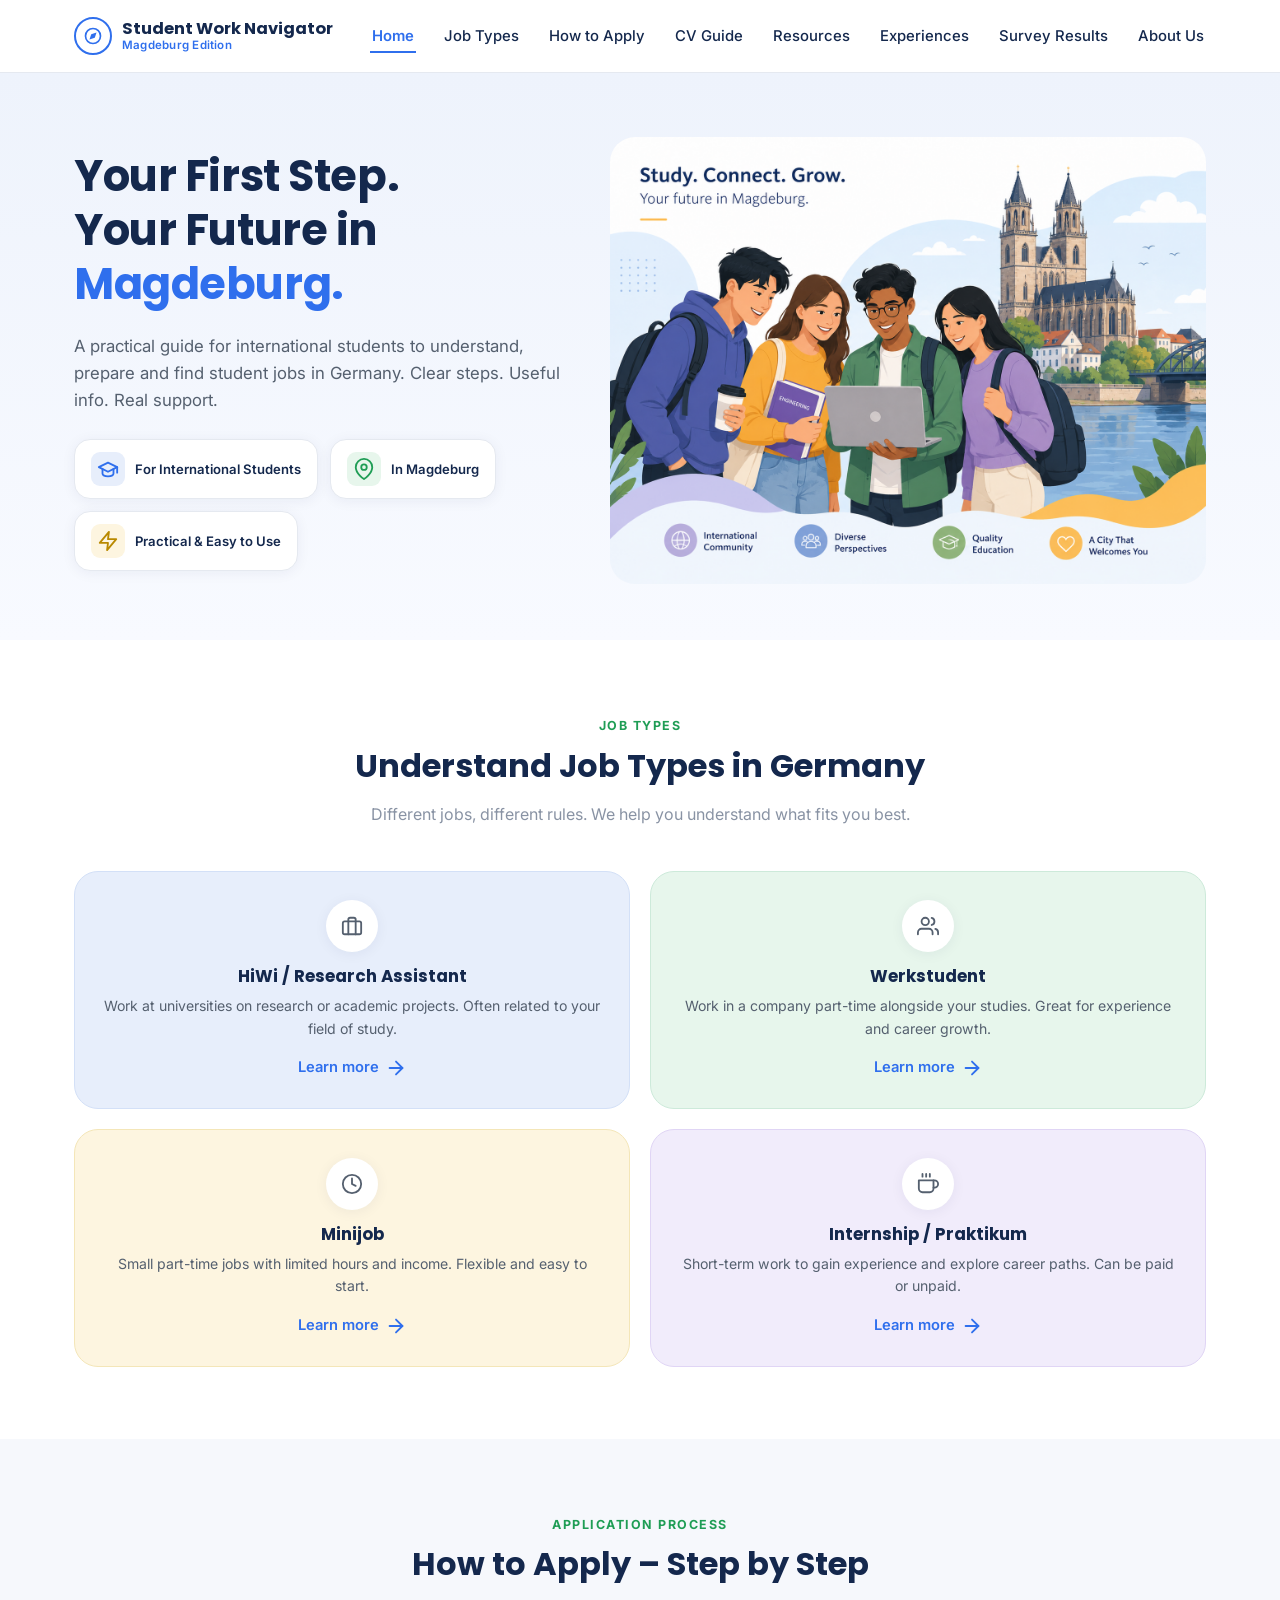
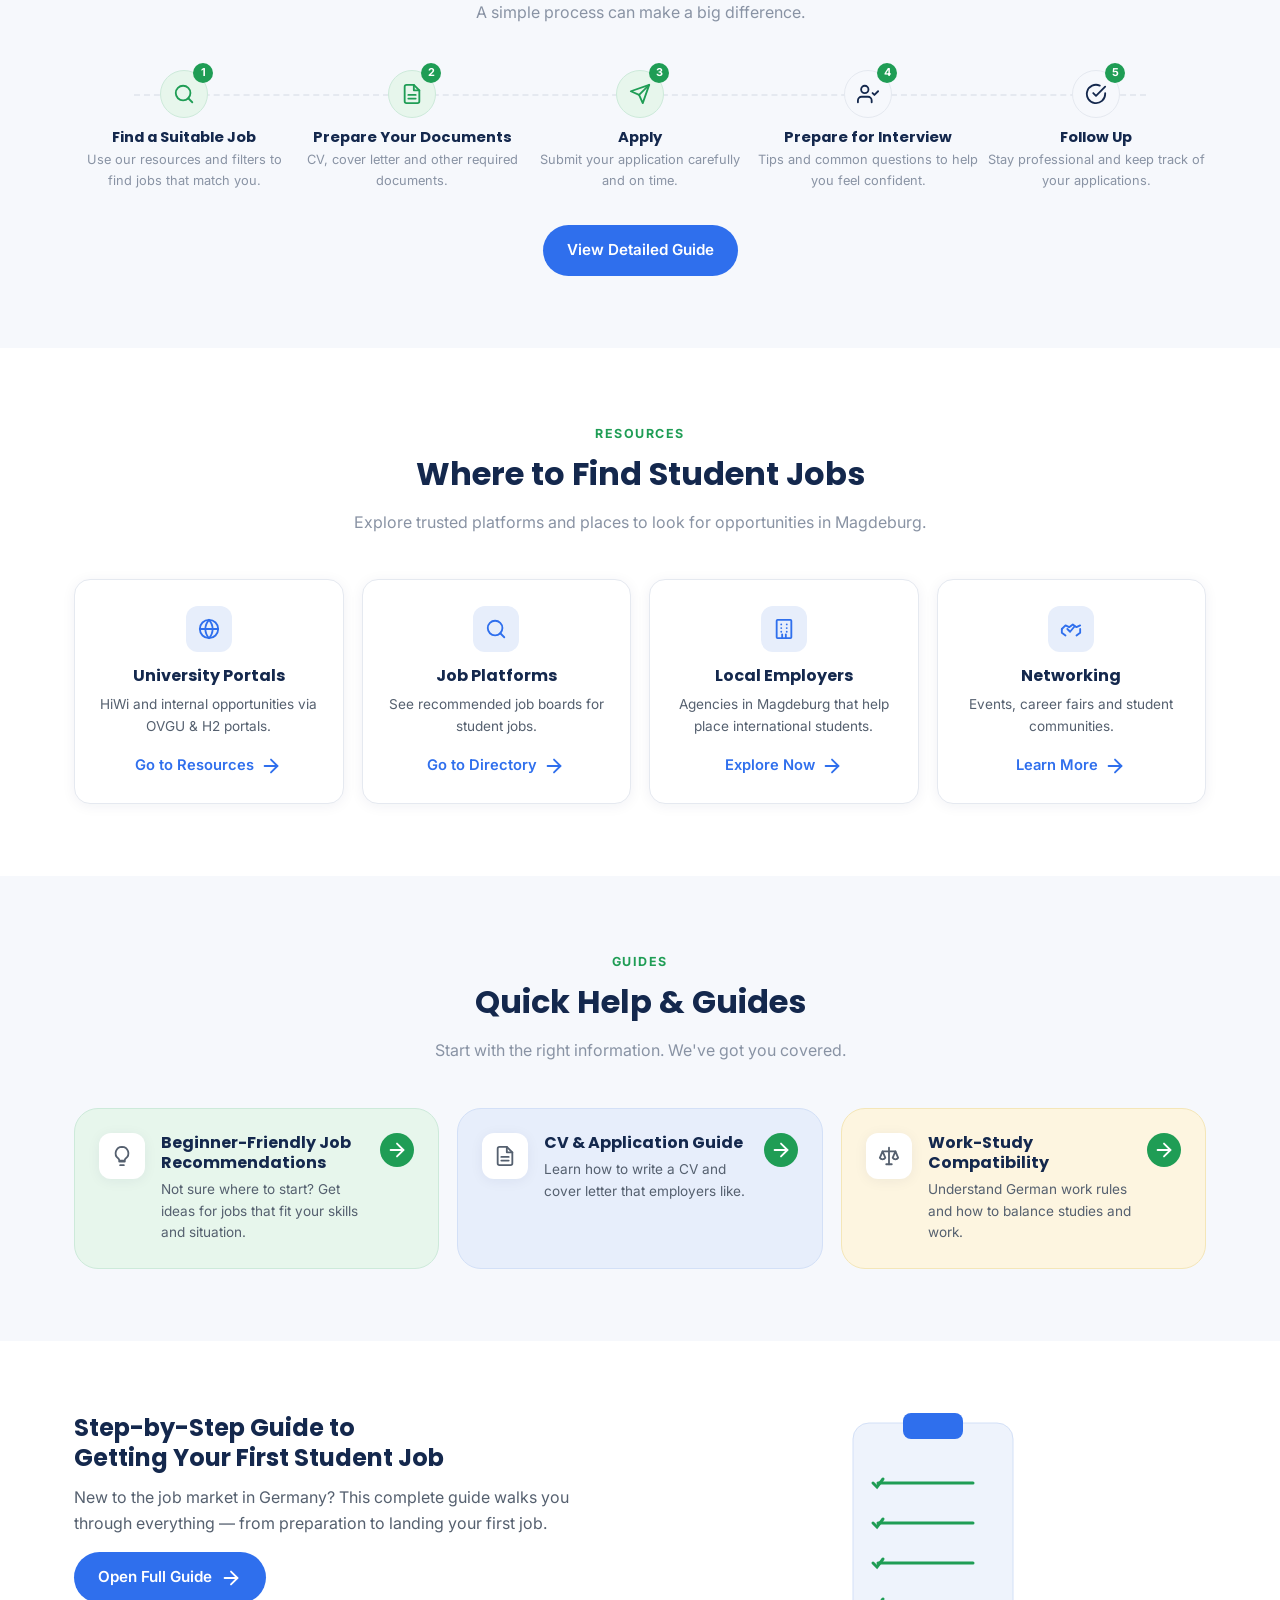
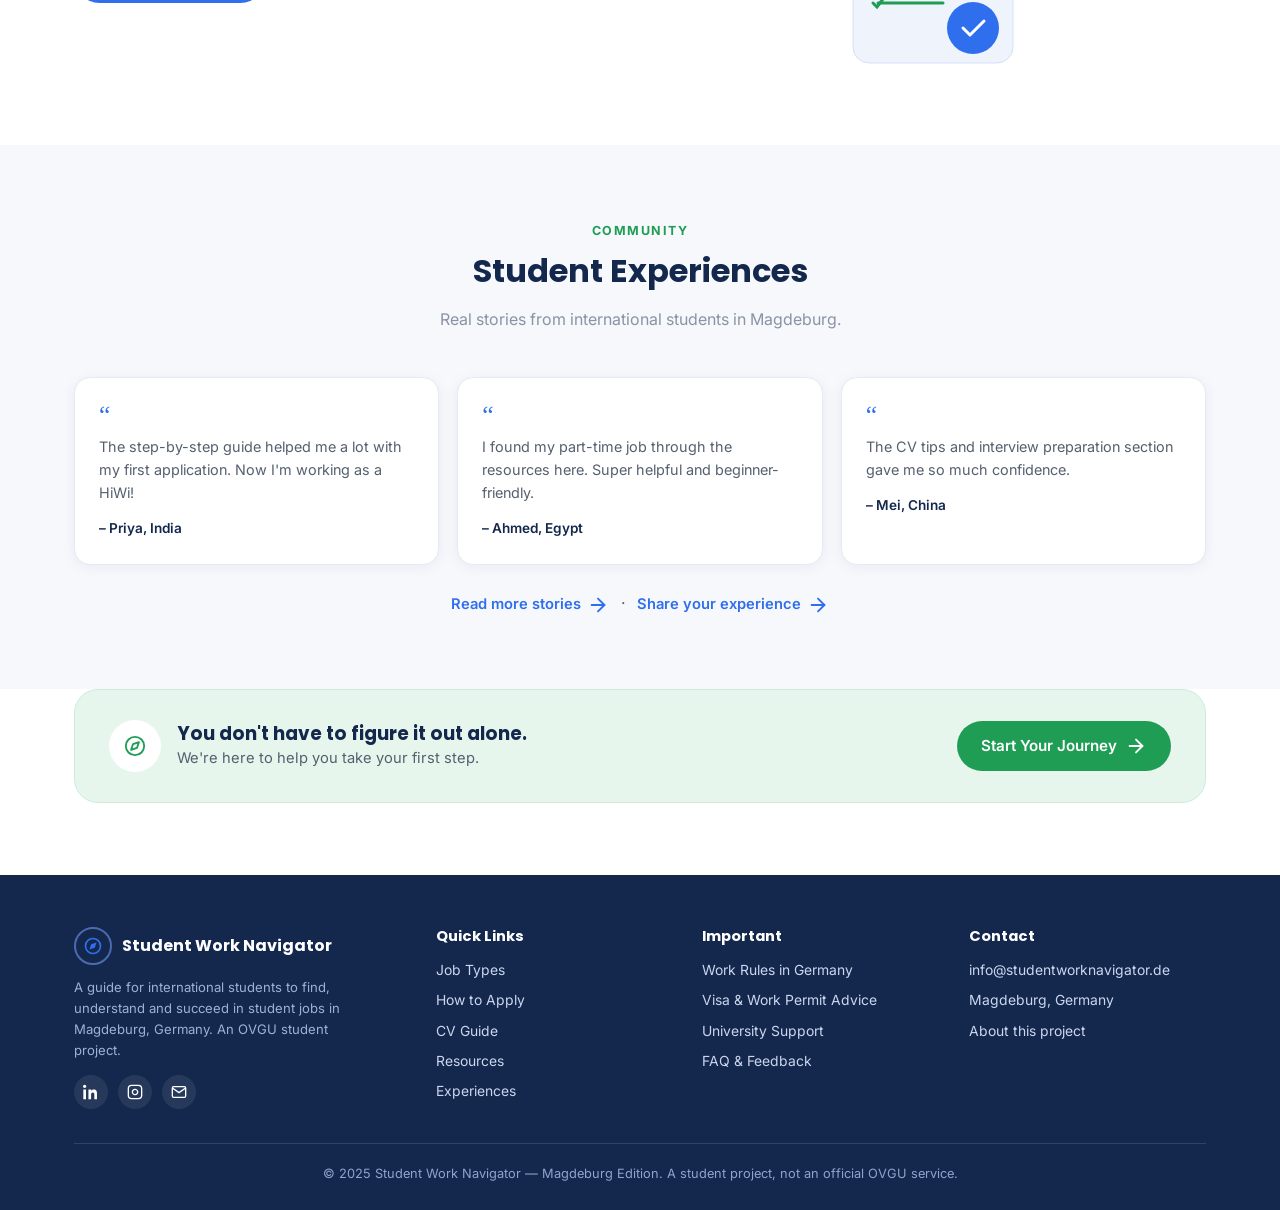
==== index.html @ 71a01923 "Initial commit" ====
<!DOCTYPE html>
<html lang="en">
<head>
  <meta charset="UTF-8">
  <meta name="viewport" content="width=device-width, initial-scale=1.0">
  <title>Home | Student Work Navigator</title>
  <meta name="description" content="A practical guide for international students to find student jobs in Magdeburg, Germany.">
<link rel="preconnect" href="https://fonts.googleapis.com">
  <link rel="preconnect" href="https://fonts.gstatic.com" crossorigin>
  <link href="https://fonts.googleapis.com/css2?family=Poppins:wght@500;600;700&family=Inter:wght@400;500;600;700&display=swap" rel="stylesheet">
  <link rel="stylesheet" href="css/style.css">
  <link rel="icon" href="data:image/svg+xml,<svg xmlns=%22http://www.w3.org/2000/svg%22 viewBox=%220 0 24 24%22><circle cx=%2212%22 cy=%2212%22 r=%2211%22 fill=%22%232f6fed%22/><polygon points=%2216.2,7.8 14.1,14.1 7.8,16.2 9.9,9.9%22 fill=%22white%22/></svg>">

</head>
<body>
  <header class="site-header">
    <div class="container nav-inner">
      <a href="index.html" class="brand">
        <span class="brand-mark"><svg width="20" height="20" viewBox="0 0 24 24" fill="none" stroke="#2f6fed" stroke-width="2" stroke-linecap="round" stroke-linejoin="round"><circle cx="12" cy="12" r="9"></circle><polygon points="16.24 7.76 14.12 14.12 7.76 16.24 9.88 9.88 16.24 7.76" fill="#2f6fed" stroke="none"></polygon></svg></span>
        <span class="brand-text"><strong>Student Work Navigator</strong><span>Magdeburg Edition</span></span>
      </a>
      <nav>
        <ul class="nav-links">
        <li><a href="index.html" class="active">Home</a></li>
        <li><a href="job-types.html">Job Types</a></li>
        <li><a href="how-to-apply.html">How to Apply</a></li>
        <li><a href="cv-guide.html">CV Guide</a></li>
        <li><a href="resources.html">Resources</a></li>
        <li><a href="experiences.html">Experiences</a></li>
        <li><a href="survey-results.html">Survey Results</a></li>
        <li><a href="about.html">About Us</a></li>
        </ul>
      </nav>
      <button class="nav-toggle" aria-label="Toggle menu">
        <svg viewBox="0 0 24 24" fill="none" stroke="currentColor" stroke-width="2" stroke-linecap="round" stroke-linejoin="round"><line x1="3" y1="12" x2="21" y2="12"></line><line x1="3" y1="6" x2="21" y2="6"></line><line x1="3" y1="18" x2="21" y2="18"></line></svg>
      </button>
    </div>
  </header>

  <section class="hero">
    <div class="container hero-inner">
      <div>
        <h1>Your First Step.<br>Your Future in <span class="accent">Magdeburg.</span></h1>
        <p class="lead">A practical guide for international students to understand, prepare and find student jobs in Germany. Clear steps. Useful info. Real support.</p>
        <div class="hero-chips">
          <button class="chip" data-modal-open="modal-international">
            <span class="chip-icon blue"><svg width="22" height="22" viewBox="0 0 24 24" fill="none" stroke="currentColor" stroke-width="2" stroke-linecap="round" stroke-linejoin="round"><path d="M22 10L12 5 2 10l10 5 10-5z"></path><path d="M6 12v5c0 1.7 2.7 3 6 3s6-1.3 6-3v-5"></path><path d="M22 10v6"></path></svg></span> For International Students
          </button>
          <button class="chip" data-modal-open="modal-magdeburg">
            <span class="chip-icon green"><svg width="22" height="22" viewBox="0 0 24 24" fill="none" stroke="currentColor" stroke-width="2" stroke-linecap="round" stroke-linejoin="round"><path d="M21 10c0 7-9 13-9 13s-9-6-9-13a9 9 0 0 1 18 0z"></path><circle cx="12" cy="10" r="3"></circle></svg></span> In Magdeburg
          </button>
          <button class="chip" data-modal-open="modal-practical">
            <span class="chip-icon yellow"><svg width="22" height="22" viewBox="0 0 24 24" fill="none" stroke="currentColor" stroke-width="2" stroke-linecap="round" stroke-linejoin="round"><polygon points="13 2 3 14 12 14 11 22 21 10 12 10 13 2"></polygon></svg></span> Practical &amp; Easy to Use
          </button>
        </div>
      </div>
      <div class="hero-art">
<div class="hero-image">
<img src="images/2.png" alt="International students" class="hero-illustration">
  
</div>        

</div>
    </div>
  </section>

  <section class="section" id="job-types">
    <div class="container">
      <div class="section-head">
        <span class="kicker">Job Types</span>
        <h2>Understand Job Types in Germany</h2>
        <p>Different jobs, different rules. We help you understand what fits you best.</p>
      </div>
      <div class="card-grid-2">
        <div class="job-card blue">
          <div class="job-icon"><svg width="22" height="22" viewBox="0 0 24 24" fill="none" stroke="currentColor" stroke-width="2" stroke-linecap="round" stroke-linejoin="round"><rect x="2" y="7" width="20" height="14" rx="2" ry="2"></rect><path d="M16 21V5a2 2 0 0 0-2-2h-4a2 2 0 0 0-2 2v16"></path></svg></div>
          <h3>HiWi / Research Assistant</h3>
          <p>Work at universities on research or academic projects. Often related to your field of study.</p>
          <a class="link-arrow" href="job-types.html#hiwi">Learn more <svg width="22" height="22" viewBox="0 0 24 24" fill="none" stroke="currentColor" stroke-width="2" stroke-linecap="round" stroke-linejoin="round"><line x1="5" y1="12" x2="19" y2="12"></line><polyline points="12 5 19 12 12 19"></polyline></svg></a>
        </div>
        <div class="job-card green">
          <div class="job-icon"><svg width="22" height="22" viewBox="0 0 24 24" fill="none" stroke="currentColor" stroke-width="2" stroke-linecap="round" stroke-linejoin="round"><path d="M17 21v-2a4 4 0 0 0-4-4H5a4 4 0 0 0-4 4v2"></path><circle cx="9" cy="7" r="4"></circle><path d="M23 21v-2a4 4 0 0 0-3-3.87"></path><path d="M16 3.13a4 4 0 0 1 0 7.75"></path></svg></div>
          <h3>Werkstudent</h3>
          <p>Work in a company part-time alongside your studies. Great for experience and career growth.</p>
          <a class="link-arrow" href="job-types.html#werkstudent">Learn more <svg width="22" height="22" viewBox="0 0 24 24" fill="none" stroke="currentColor" stroke-width="2" stroke-linecap="round" stroke-linejoin="round"><line x1="5" y1="12" x2="19" y2="12"></line><polyline points="12 5 19 12 12 19"></polyline></svg></a>
        </div>
        <div class="job-card yellow">
          <div class="job-icon"><svg width="22" height="22" viewBox="0 0 24 24" fill="none" stroke="currentColor" stroke-width="2" stroke-linecap="round" stroke-linejoin="round"><circle cx="12" cy="12" r="10"></circle><polyline points="12 6 12 12 16 14"></polyline></svg></div>
          <h3>Minijob</h3>
          <p>Small part-time jobs with limited hours and income. Flexible and easy to start.</p>
          <a class="link-arrow" href="job-types.html#minijob">Learn more <svg width="22" height="22" viewBox="0 0 24 24" fill="none" stroke="currentColor" stroke-width="2" stroke-linecap="round" stroke-linejoin="round"><line x1="5" y1="12" x2="19" y2="12"></line><polyline points="12 5 19 12 12 19"></polyline></svg></a>
        </div>
        <div class="job-card purple">
          <div class="job-icon"><svg width="22" height="22" viewBox="0 0 24 24" fill="none" stroke="currentColor" stroke-width="2" stroke-linecap="round" stroke-linejoin="round"><path d="M18 8h1a4 4 0 0 1 0 8h-1"></path><path d="M2 8h16v9a4 4 0 0 1-4 4H6a4 4 0 0 1-4-4V8z"></path><line x1="6" y1="1" x2="6" y2="4"></line><line x1="10" y1="1" x2="10" y2="4"></line><line x1="14" y1="1" x2="14" y2="4"></line></svg></div>
          <h3>Internship / Praktikum</h3>
          <p>Short-term work to gain experience and explore career paths. Can be paid or unpaid.</p>
          <a class="link-arrow" href="job-types.html#internship">Learn more <svg width="22" height="22" viewBox="0 0 24 24" fill="none" stroke="currentColor" stroke-width="2" stroke-linecap="round" stroke-linejoin="round"><line x1="5" y1="12" x2="19" y2="12"></line><polyline points="12 5 19 12 12 19"></polyline></svg></a>
        </div>
      </div>
    </div>
  </section>

  <section class="section alt" id="how-to-apply">
    <div class="container">
      <div class="section-head">
        <span class="kicker">Application Process</span>
        <h2>How to Apply &ndash; Step by Step</h2>
        <p>A simple process can make a big difference.</p>
      </div>
      <div class="steps-row">
        <div class="step done"><div class="step-num"><svg width="22" height="22" viewBox="0 0 24 24" fill="none" stroke="currentColor" stroke-width="2" stroke-linecap="round" stroke-linejoin="round"><circle cx="11" cy="11" r="8"></circle><line x1="21" y1="21" x2="16.65" y2="16.65"></line></svg><span class="badge">1</span></div><h4>Find a Suitable Job</h4><p>Use our resources and filters to find jobs that match you.</p></div>
        <div class="step done"><div class="step-num"><svg width="22" height="22" viewBox="0 0 24 24" fill="none" stroke="currentColor" stroke-width="2" stroke-linecap="round" stroke-linejoin="round"><path d="M14 2H6a2 2 0 0 0-2 2v16a2 2 0 0 0 2 2h12a2 2 0 0 0 2-2V8z"></path><polyline points="14 2 14 8 20 8"></polyline><line x1="16" y1="13" x2="8" y2="13"></line><line x1="16" y1="17" x2="8" y2="17"></line></svg><span class="badge">2</span></div><h4>Prepare Your Documents</h4><p>CV, cover letter and other required documents.</p></div>
        <div class="step done"><div class="step-num"><svg width="22" height="22" viewBox="0 0 24 24" fill="none" stroke="currentColor" stroke-width="2" stroke-linecap="round" stroke-linejoin="round"><line x1="22" y1="2" x2="11" y2="13"></line><polygon points="22 2 15 22 11 13 2 9 22 2"></polygon></svg><span class="badge">3</span></div><h4>Apply</h4><p>Submit your application carefully and on time.</p></div>
        <div class="step"><div class="step-num"><svg width="22" height="22" viewBox="0 0 24 24" fill="none" stroke="currentColor" stroke-width="2" stroke-linecap="round" stroke-linejoin="round"><path d="M16 21v-2a4 4 0 0 0-4-4H5a4 4 0 0 0-4 4v2"></path><circle cx="8.5" cy="7" r="4"></circle><polyline points="17 11 19 13 23 9"></polyline></svg><span class="badge">4</span></div><h4>Prepare for Interview</h4><p>Tips and common questions to help you feel confident.</p></div>
        <div class="step"><div class="step-num"><svg width="22" height="22" viewBox="0 0 24 24" fill="none" stroke="currentColor" stroke-width="2" stroke-linecap="round" stroke-linejoin="round"><path d="M22 11.08V12a10 10 0 1 1-5.93-9.14"></path><polyline points="22 4 12 14.01 9 11.01"></polyline></svg><span class="badge">5</span></div><h4>Follow Up</h4><p>Stay professional and keep track of your applications.</p></div>
      </div>
      <div style="text-align:center;">
        <a href="how-to-apply.html" class="btn btn-primary">View Detailed Guide</a>
      </div>
    </div>
  </section>

  <section class="section" id="resources">
    <div class="container">
      <div class="section-head">
        <span class="kicker">Resources</span>
        <h2>Where to Find Student Jobs</h2>
        <p>Explore trusted platforms and places to look for opportunities in Magdeburg.</p>
      </div>
      <div class="card-grid-4">
        <div class="resource-card">
          <div class="resource-icon"><svg width="22" height="22" viewBox="0 0 24 24" fill="none" stroke="currentColor" stroke-width="2" stroke-linecap="round" stroke-linejoin="round"><circle cx="12" cy="12" r="10"></circle><line x1="2" y1="12" x2="22" y2="12"></line><path d="M12 2a15.3 15.3 0 0 1 4 10 15.3 15.3 0 0 1-4 10 15.3 15.3 0 0 1-4-10 15.3 15.3 0 0 1 4-10z"></path></svg></div>
          <h3>University Portals</h3>
          <p>HiWi and internal opportunities via OVGU &amp; H2 portals.</p>
          <a class="link-arrow" href="resources.html#university-portals">Go to Resources <svg width="22" height="22" viewBox="0 0 24 24" fill="none" stroke="currentColor" stroke-width="2" stroke-linecap="round" stroke-linejoin="round"><line x1="5" y1="12" x2="19" y2="12"></line><polyline points="12 5 19 12 12 19"></polyline></svg></a>
        </div>
        <div class="resource-card">
          <div class="resource-icon"><svg width="22" height="22" viewBox="0 0 24 24" fill="none" stroke="currentColor" stroke-width="2" stroke-linecap="round" stroke-linejoin="round"><circle cx="11" cy="11" r="8"></circle><line x1="21" y1="21" x2="16.65" y2="16.65"></line></svg></div>
          <h3>Job Platforms</h3>
          <p>See recommended job boards for student jobs.</p>
          <a class="link-arrow" href="resources.html#job-platforms">Go to Directory <svg width="22" height="22" viewBox="0 0 24 24" fill="none" stroke="currentColor" stroke-width="2" stroke-linecap="round" stroke-linejoin="round"><line x1="5" y1="12" x2="19" y2="12"></line><polyline points="12 5 19 12 12 19"></polyline></svg></a>
        </div>
        <div class="resource-card">
          <div class="resource-icon"><svg width="22" height="22" viewBox="0 0 24 24" fill="none" stroke="currentColor" stroke-width="2" stroke-linecap="round" stroke-linejoin="round"><rect x="4" y="2" width="16" height="20" rx="1"></rect><line x1="9" y1="7" x2="9" y2="7.01"></line><line x1="15" y1="7" x2="15" y2="7.01"></line><line x1="9" y1="11" x2="9" y2="11.01"></line><line x1="15" y1="11" x2="15" y2="11.01"></line><line x1="9" y1="15" x2="9" y2="15.01"></line><line x1="15" y1="15" x2="15" y2="15.01"></line><line x1="10" y1="22" x2="10" y2="18"></line><line x1="14" y1="22" x2="14" y2="18"></line></svg></div>
          <h3>Local Employers</h3>
          <p>Agencies in Magdeburg that help place international students.</p>
          <a class="link-arrow" href="resources.html#local-agencies">Explore Now <svg width="22" height="22" viewBox="0 0 24 24" fill="none" stroke="currentColor" stroke-width="2" stroke-linecap="round" stroke-linejoin="round"><line x1="5" y1="12" x2="19" y2="12"></line><polyline points="12 5 19 12 12 19"></polyline></svg></a>
        </div>
        <div class="resource-card">
          <div class="resource-icon"><svg width="22" height="22" viewBox="0 0 24 24" fill="none" stroke="currentColor" stroke-width="2" stroke-linecap="round" stroke-linejoin="round"><path d="M8 12l3 3 5-6"></path><path d="M2 12l4-4 4 2 4-3 4 3 4-2"></path><path d="M2 12v4l4 3"></path><path d="M22 12v4l-4 3"></path></svg></div>
          <h3>Networking</h3>
          <p>Events, career fairs and student communities.</p>
          <a class="link-arrow" href="resources.html#events">Learn More <svg width="22" height="22" viewBox="0 0 24 24" fill="none" stroke="currentColor" stroke-width="2" stroke-linecap="round" stroke-linejoin="round"><line x1="5" y1="12" x2="19" y2="12"></line><polyline points="12 5 19 12 12 19"></polyline></svg></a>
        </div>
      </div>
    </div>
  </section>

  <section class="section alt" id="cv-guide">
    <div class="container">
      <div class="section-head">
        <span class="kicker">Guides</span>
        <h2>Quick Help &amp; Guides</h2>
        <p>Start with the right information. We've got you covered.</p>
      </div>
      <div class="card-grid-3">
        <div class="help-card green">
          <div class="help-icon"><svg width="22" height="22" viewBox="0 0 24 24" fill="none" stroke="currentColor" stroke-width="2" stroke-linecap="round" stroke-linejoin="round"><path d="M9 18h6"></path><path d="M10 22h4"></path><path d="M12 2a7 7 0 0 0-4 12.7c.6.5 1 1.2 1 2.3h6c0-1.1.4-1.8 1-2.3A7 7 0 0 0 12 2z"></path></svg></div>
          <div><h3>Beginner-Friendly Job Recommendations</h3><p>Not sure where to start? Get ideas for jobs that fit your skills and situation.</p></div>
          <a class="help-go" href="cv-guide.html#recommendations" aria-label="Open"><svg width="22" height="22" viewBox="0 0 24 24" fill="none" stroke="currentColor" stroke-width="2" stroke-linecap="round" stroke-linejoin="round"><line x1="5" y1="12" x2="19" y2="12"></line><polyline points="12 5 19 12 12 19"></polyline></svg></a>
        </div>
        <div class="help-card blue">
          <div class="help-icon"><svg width="22" height="22" viewBox="0 0 24 24" fill="none" stroke="currentColor" stroke-width="2" stroke-linecap="round" stroke-linejoin="round"><path d="M14 2H6a2 2 0 0 0-2 2v16a2 2 0 0 0 2 2h12a2 2 0 0 0 2-2V8z"></path><polyline points="14 2 14 8 20 8"></polyline><line x1="16" y1="13" x2="8" y2="13"></line><line x1="16" y1="17" x2="8" y2="17"></line></svg></div>
          <div><h3>CV &amp; Application Guide</h3><p>Learn how to write a CV and cover letter that employers like.</p></div>
          <a class="help-go" href="cv-guide.html#cv-application" aria-label="Open"><svg width="22" height="22" viewBox="0 0 24 24" fill="none" stroke="currentColor" stroke-width="2" stroke-linecap="round" stroke-linejoin="round"><line x1="5" y1="12" x2="19" y2="12"></line><polyline points="12 5 19 12 12 19"></polyline></svg></a>
        </div>
        <div class="help-card yellow">
          <div class="help-icon"><svg width="22" height="22" viewBox="0 0 24 24" fill="none" stroke="currentColor" stroke-width="2" stroke-linecap="round" stroke-linejoin="round"><line x1="12" y1="3" x2="12" y2="21"></line><path d="M5 7l-3 7a3.5 3.5 0 0 0 6 0z"></path><path d="M19 7l-3 7a3.5 3.5 0 0 0 6 0z"></path><path d="M5 7h14"></path><path d="M9 21h6"></path></svg></div>
          <div><h3>Work-Study Compatibility</h3><p>Understand German work rules and how to balance studies and work.</p></div>
          <a class="help-go" href="cv-guide.html#work-study" aria-label="Open"><svg width="22" height="22" viewBox="0 0 24 24" fill="none" stroke="currentColor" stroke-width="2" stroke-linecap="round" stroke-linejoin="round"><line x1="5" y1="12" x2="19" y2="12"></line><polyline points="12 5 19 12 12 19"></polyline></svg></a>
        </div>
      </div>
    </div>
  </section>

  <section class="section">
    <div class="container two-col">
      <div>
        <h2>Step-by-Step Guide to<br>Getting Your First Student Job</h2>
        <p>New to the job market in Germany? This complete guide walks you through everything &mdash; from preparation to landing your first job.</p>
        <a href="how-to-apply.html" class="btn btn-primary">Open Full Guide <svg width="22" height="22" viewBox="0 0 24 24" fill="none" stroke="currentColor" stroke-width="2" stroke-linecap="round" stroke-linejoin="round"><line x1="5" y1="12" x2="19" y2="12"></line><polyline points="12 5 19 12 12 19"></polyline></svg></a>
      </div>
      <div style="display:flex; justify-content:center;">
        <svg width="220" height="260" viewBox="0 0 220 260">
          <rect x="30" y="10" width="160" height="240" rx="16" fill="#eef3fc" stroke="#d3e0f7"/>
          <rect x="80" y="0" width="60" height="26" rx="8" fill="#2f6fed"/>
          <g stroke="#1f9d55" stroke-width="3" stroke-linecap="round">
            <line x1="55" y1="70" x2="150" y2="70"/><path d="M50 70l4 4 6-8" fill="none"/>
            <line x1="55" y1="110" x2="150" y2="110"/><path d="M50 110l4 4 6-8" fill="none"/>
            <line x1="55" y1="150" x2="150" y2="150"/><path d="M50 150l4 4 6-8" fill="none"/>
            <line x1="55" y1="190" x2="120" y2="190"/><path d="M50 190l4 4 6-8" fill="none"/>
          </g>
          <circle cx="150" cy="215" r="26" fill="#2f6fed"/>
          <path d="M140 215l7 7 14-14" stroke="#fff" stroke-width="3" fill="none" stroke-linecap="round" stroke-linejoin="round"/>
        </svg>
      </div>
    </div>
  </section>

  <section class="section alt" id="experiences">
    <div class="container">
      <div class="section-head">
        <span class="kicker">Community</span>
        <h2>Student Experiences</h2>
        <p>Real stories from international students in Magdeburg.</p>
      </div>
      <div class="testi-grid">
        <div class="testi-card"><div class="testi-quote">&ldquo;</div><p class="msg">The step-by-step guide helped me a lot with my first application. Now I'm working as a HiWi!</p><div class="testi-name">&ndash; Priya, India</div></div>
        <div class="testi-card"><div class="testi-quote">&ldquo;</div><p class="msg">I found my part-time job through the resources here. Super helpful and beginner-friendly.</p><div class="testi-name">&ndash; Ahmed, Egypt</div></div>
        <div class="testi-card"><div class="testi-quote">&ldquo;</div><p class="msg">The CV tips and interview preparation section gave me so much confidence.</p><div class="testi-name">&ndash; Mei, China</div></div>
      </div>
      <div style="text-align:center; margin-top:26px;">
        <a href="experiences.html" class="link-arrow">Read more stories <svg width="22" height="22" viewBox="0 0 24 24" fill="none" stroke="currentColor" stroke-width="2" stroke-linecap="round" stroke-linejoin="round"><line x1="5" y1="12" x2="19" y2="12"></line><polyline points="12 5 19 12 12 19"></polyline></svg></a>
        &nbsp; &middot; &nbsp;
        <a href="survey-results.html" class="link-arrow">Share your experience <svg width="22" height="22" viewBox="0 0 24 24" fill="none" stroke="currentColor" stroke-width="2" stroke-linecap="round" stroke-linejoin="round"><line x1="5" y1="12" x2="19" y2="12"></line><polyline points="12 5 19 12 12 19"></polyline></svg></a>
      </div>
    </div>
  </section>

  <section class="section" style="padding-top:0;">
    <div class="container">
      <div class="cta-banner">
        <div class="cta-banner-text">
          <div class="cta-icon"><svg width="22" height="22" viewBox="0 0 24 24" fill="none" stroke="currentColor" stroke-width="2" stroke-linecap="round" stroke-linejoin="round"><circle cx="12" cy="12" r="10"></circle><polygon points="16.24 7.76 14.12 14.12 7.76 16.24 9.88 9.88 16.24 7.76"></polygon></svg></div>
          <div>
            <h3>You don't have to figure it out alone.</h3>
            <p>We're here to help you take your first step.</p>
          </div>
        </div>
        <a class="btn btn-secondary" href="mailto:info@studentworknavigator.de?subject=Starting%20my%20job%20search%20in%20Magdeburg">Start Your Journey <svg width="22" height="22" viewBox="0 0 24 24" fill="none" stroke="currentColor" stroke-width="2" stroke-linecap="round" stroke-linejoin="round"><line x1="5" y1="12" x2="19" y2="12"></line><polyline points="12 5 19 12 12 19"></polyline></svg></a>
      </div>
    </div>
  </section>

<div class="modal-overlay" id="modal-international">
  <div class="modal-box" role="dialog" aria-modal="true" aria-labelledby="modal-international-title">
    <button class="modal-close" data-modal-close aria-label="Close"><svg width="22" height="22" viewBox="0 0 24 24" fill="none" stroke="currentColor" stroke-width="2" stroke-linecap="round" stroke-linejoin="round"><line x1="18" y1="6" x2="6" y2="18"></line><line x1="6" y1="6" x2="18" y2="18"></line></svg></button>
    <div class="modal-eyebrow">Who this guide is for</div>
    <h3 id="modal-international-title">Are you an "international student" here?</h3>
    <p>For this guide, an <strong>international student</strong> is anyone who:</p>
    <ul class="modal-list">
      <li>Is <strong>already enrolled</strong> at a university in Magdeburg (e.g. Otto von Guericke University, Hochschule Magdeburg-Stendal) &mdash; this site does not cover student visa applications.</li>
      <li>Holds a non-German (or non-EU) passport, or a German residence permit issued for study purposes.</li>
      <li>Wants to work legally alongside their studies &mdash; whether that's a HiWi position, a Werkstudent role, a Minijob, or an internship.</li>
    </ul>
    <p>We explain German-specific rules (like the 120-day / 240-half-day limit for non-EU students) in plain language, so you can focus on studying and building your career without guesswork.</p>
    <a class="btn btn-primary btn-block" href="job-types.html" style="margin-top:14px;">Explore job types <svg width="22" height="22" viewBox="0 0 24 24" fill="none" stroke="currentColor" stroke-width="2" stroke-linecap="round" stroke-linejoin="round"><line x1="5" y1="12" x2="19" y2="12"></line><polyline points="12 5 19 12 12 19"></polyline></svg></a>
  </div>
</div>

<div class="modal-overlay" id="modal-magdeburg">
  <div class="modal-box" role="dialog" aria-modal="true" aria-labelledby="modal-magdeburg-title">
    <button class="modal-close" data-modal-close aria-label="Close"><svg width="22" height="22" viewBox="0 0 24 24" fill="none" stroke="currentColor" stroke-width="2" stroke-linecap="round" stroke-linejoin="round"><line x1="18" y1="6" x2="6" y2="18"></line><line x1="6" y1="6" x2="18" y2="18"></line></svg></button>
    <div class="modal-eyebrow">Where we operate</div>
    <h3 id="modal-magdeburg-title">Focused on Magdeburg, Saxony-Anhalt</h3>
    <p>Every resource, employer and platform on this site is filtered for the <strong>Magdeburg area</strong> &mdash; home to Otto von Guericke University (OVGU) and Hochschule Magdeburg-Stendal.</p>
    <div class="map-frame">
      <iframe src="https://www.google.com/maps?q=Magdeburg,+Germany&output=embed" loading="lazy" referrerpolicy="no-referrer-when-downgrade" title="Map of Magdeburg, Germany"></iframe>
    </div>
  </div>
</div>

<div class="modal-overlay" id="modal-practical">
  <div class="modal-box" role="dialog" aria-modal="true" aria-labelledby="modal-practical-title">
    <button class="modal-close" data-modal-close aria-label="Close"><svg width="22" height="22" viewBox="0 0 24 24" fill="none" stroke="currentColor" stroke-width="2" stroke-linecap="round" stroke-linejoin="round"><line x1="18" y1="6" x2="6" y2="18"></line><line x1="6" y1="6" x2="18" y2="18"></line></svg></button>
    <div class="modal-eyebrow">How to use this site</div>
    <h3 id="modal-practical-title">Practical &amp; easy &mdash; here's how it works</h3>
    <ol class="modal-list">
      <li><strong>Job Types</strong> &mdash; learn the difference between a HiWi role, Werkstudent job, Minijob and internship, and which suits you.</li>
      <li><strong>How to Apply</strong> &mdash; follow the 5-step guide from finding a job to following up after you apply.</li>
      <li><strong>CV Guide</strong> &mdash; get quick, beginner-friendly help writing a German-style CV and cover letter.</li>
      <li><strong>Resources</strong> &mdash; jump straight to real portals: the OVGU job board, LinkedIn, local agencies and university events.</li>
      <li><strong>Experiences &amp; Survey Results</strong> &mdash; read real stories from other students and add your own feedback.</li>
    </ol>
    <p>No sign-up needed &mdash; everything is free to browse.</p>
  </div>
</div>


  <footer class="site-footer">
    <div class="container">
      <div class="footer-grid">
        <div>
          <div class="footer-brand">
            <span class="brand-mark"><svg width="20" height="20" viewBox="0 0 24 24" fill="none" stroke="#2f6fed" stroke-width="2" stroke-linecap="round" stroke-linejoin="round"><circle cx="12" cy="12" r="9"></circle><polygon points="16.24 7.76 14.12 14.12 7.76 16.24 9.88 9.88 16.24 7.76" fill="#2f6fed" stroke="none"></polygon></svg></span>
            <strong>Student Work Navigator</strong>
          </div>
          <p class="footer-note">A guide for international students to find, understand and succeed in student jobs in Magdeburg, Germany. An OVGU student project.</p>
          <div class="social-row">
            <a href="https://www.linkedin.com" target="_blank" rel="noopener" aria-label="LinkedIn"><svg width="16" height="16" viewBox="0 0 24 24" fill="currentColor"><path d="M4.98 3.5C4.98 4.88 3.87 6 2.5 6S0 4.88 0 3.5 1.12 1 2.5 1s2.48 1.12 2.48 2.5zM.5 8.25h4V23h-4V8.25zM8.5 8.25h3.83v2.02h.05c.53-1 1.84-2.06 3.79-2.06 4.05 0 4.8 2.67 4.8 6.14V23h-4v-6.75c0-1.61-.03-3.68-2.24-3.68-2.25 0-2.6 1.76-2.6 3.57V23h-4V8.25z"/></svg></a>
            <a href="https://www.instagram.com" target="_blank" rel="noopener" aria-label="Instagram"><svg width="16" height="16" viewBox="0 0 24 24" fill="none" stroke="currentColor" stroke-width="2"><rect x="2" y="2" width="20" height="20" rx="5" ry="5"></rect><path d="M16 11.37A4 4 0 1 1 12.63 8 4 4 0 0 1 16 11.37z"></path><line x1="17.5" y1="6.5" x2="17.5" y2="6.5"></line></svg></a>
            <a href="mailto:info@studentworknavigator.de" aria-label="Email"><svg width="16" height="16" viewBox="0 0 24 24" fill="none" stroke="currentColor" stroke-width="2"><path d="M22 6c0-1.1-.9-2-2-2H4c-1.1 0-2 .9-2 2v12c0 1.1.9 2 2 2h16c1.1 0 2-.9 2-2V6z"></path><polyline points="22,6 12,13 2,6"></polyline></svg></a>
          </div>
        </div>
        <div>
          <h4>Quick Links</h4>
          <ul>
            <li><a href="job-types.html">Job Types</a></li>
            <li><a href="how-to-apply.html">How to Apply</a></li>
            <li><a href="cv-guide.html">CV Guide</a></li>
            <li><a href="resources.html">Resources</a></li>
            <li><a href="experiences.html">Experiences</a></li>
          </ul>
        </div>
        <div>
          <h4>Important</h4>
          <ul>
            <li><a href="https://www.study-in-germany.de/en/plan-your-studies/requirements/working-while-studying_71898.php" target="_blank" rel="noopener">Work Rules in Germany</a></li>
            <li><a href="https://www.ovgu.de/unimagdeburg/en/International/International+Office-p-19998.html" target="_blank" rel="noopener">Visa &amp; Work Permit Advice</a></li>
            <li><a href="https://www.ovgu.de/unimagdeburg/en/International/Incoming+_+Ways+to+the+University/International+Students-p-107032.html" target="_blank" rel="noopener">University Support</a></li>
            <li><a href="survey-results.html">FAQ &amp; Feedback</a></li>
          </ul>
        </div>
        <div>
          <h4>Contact</h4>
          <ul>
            <li>info@studentworknavigator.de</li>
            <li>Magdeburg, Germany</li>
            <li><a href="about.html">About this project</a></li>
          </ul>
        </div>
      </div>
      <div class="footer-bottom">&copy; 2025 Student Work Navigator &mdash; Magdeburg Edition. A student project, not an official OVGU service.</div>
    </div>
  </footer>
  <script src="js/main.js"></script>


</body>
</html>
---- css/style.css ----
/* =====================================================
    @Developer-Thilina Dilshan
    Student Work Navigator
   ===================================================== */
:root {
  --navy: #14284d;
  --navy-soft: #1f3a6b;
  --blue: #2f6fed;
  --blue-dark: #1f4fc4;
  --green: #1f9d55;
  --green-dark: #16803f;

  --bg-page: #ffffff;
  --bg-soft: #eef3fc;
  --bg-soft-2: #f6f8fc;

  --card-blue: #e7eefb;
  --card-blue-border: #d3e0f7;
  --card-green: #e7f6ec;
  --card-green-border: #cdeada;
  --card-yellow: #fdf5e0;
  --card-yellow-border: #f4e6b8;
  --card-purple: #f1ecfb;
  --card-purple-border: #e0d5f5;

  --text-heading: #14284d;
  --text-body: #55606f;
  --text-muted: #8993a4;
  --border: #e5e9f0;

  --radius-sm: 10px;
  --radius-md: 16px;
  --radius-lg: 24px;

  --shadow-card: 0 2px 14px rgba(20, 40, 77, 0.06);
  --shadow-pop: 0 20px 60px rgba(20, 40, 77, 0.22);

  --font-display: "Poppins", "Segoe UI", sans-serif;
  --font-body: "Inter", "Segoe UI", sans-serif;
}

* { box-sizing: border-box; }
html { scroll-behavior: smooth; }
body {
  margin: 0;
  font-family: var(--font-body);
  color: var(--text-body);
  background: var(--bg-page);
  line-height: 1.6;
  -webkit-font-smoothing: antialiased;
}
h1, h2, h3, h4 {
  font-family: var(--font-display);
  color: var(--text-heading);
  margin: 0 0 .5em;
  line-height: 1.25;
}
p { margin: 0 0 1em; }
a { color: var(--blue); text-decoration: none; }
a:hover { text-decoration: underline; }
img { max-width: 100%; display: block; }
ul { padding-left: 1.1em; }
button { font-family: inherit; cursor: pointer; }

.container {
  max-width: 1180px;
  margin: 0 auto;
  padding: 0 24px;
}

:focus-visible {
  outline: 3px solid var(--green);
  outline-offset: 2px;
}

/* ---------- Buttons ---------- */
.btn {
  display: inline-flex;
  align-items: center;
  gap: 8px;
  padding: 13px 24px;
  border-radius: 999px;
  font-weight: 600;
  font-size: .95rem;
  border: none;
  transition: transform .15s ease, box-shadow .15s ease, background .15s ease;
  white-space: nowrap;
}
.btn:hover { text-decoration: none; transform: translateY(-1px); }
.btn-primary { background: var(--blue); color: #fff; }
.btn-primary:hover { background: var(--blue-dark); box-shadow: 0 8px 20px rgba(47,111,237,.3); }
.btn-secondary { background: var(--green); color: #fff; }
.btn-secondary:hover { background: var(--green-dark); box-shadow: 0 8px 20px rgba(31,157,85,.3); }
.btn-outline { background: #fff; color: var(--navy); border: 1.5px solid var(--border); }
.btn-outline:hover { border-color: var(--blue); color: var(--blue); }
.btn-block { width: 100%; justify-content: center; }

.link-arrow {
  font-weight: 600;
  font-size: .92rem;
  display: inline-flex;
  align-items: center;
  gap: 6px;
}
.link-arrow svg { transition: transform .15s ease; }
.link-arrow:hover svg { transform: translateX(3px); }

/* ---------- Header / Nav ---------- */
.site-header {
  position: sticky;
  top: 0;
  z-index: 200;
  background: rgba(255,255,255,.92);
  backdrop-filter: blur(8px);
  border-bottom: 1px solid var(--border);
}
.nav-inner {
  display: flex;
  align-items: center;
  justify-content: space-between;
  height: 72px;
}
.brand {
  display: flex;
  align-items: center;
  gap: 10px;
  color: var(--navy);
}
.brand:hover { text-decoration: none; }
.brand-mark {
  width: 38px; height: 38px;
  border-radius: 50%;
  border: 2px solid var(--blue);
  display: flex; align-items: center; justify-content: center;
  flex-shrink: 0;
}
.brand-text { line-height: 1.15; }
.brand-text strong { display: block; font-family: var(--font-display); font-weight: 700; font-size: 1.02rem; color: var(--navy); }
.brand-text span { display: block; font-size: .72rem; color: var(--blue); font-weight: 600; letter-spacing: .02em; }

.nav-links {
  display: flex;
  align-items: center;
  gap: 26px;
  list-style: none;
  margin: 0; padding: 0;
}
.nav-links a {
  color: var(--navy);
  font-size: .93rem;
  font-weight: 500;
  padding: 6px 2px;
  border-bottom: 2px solid transparent;
}
.nav-links a:hover { text-decoration: none; color: var(--blue); }
.nav-links a.active { color: var(--blue); border-bottom-color: var(--blue); font-weight: 600; }

.nav-toggle {
  display: none;
  background: none; border: none;
  padding: 6px;
  color: var(--navy);
}
.nav-toggle svg { width: 26px; height: 26px; }

@media (max-width: 900px) {
  .nav-toggle { display: block; }
  .nav-links {
    position: fixed;
    top: 72px; left: 0; right: 0;
    background: #fff;
    flex-direction: column;
    align-items: flex-start;
    gap: 0;
    padding: 8px 24px 20px;
    border-bottom: 1px solid var(--border);
    box-shadow: 0 12px 24px rgba(20,40,77,.08);
    transform: translateY(-8px);
    opacity: 0;
    pointer-events: none;
    transition: all .18s ease;
  }
  .nav-links.open { transform: translateY(0); opacity: 1; pointer-events: auto; }
  .nav-links li { width: 100%; border-bottom: 1px solid var(--bg-soft); }
  .nav-links a { display: block; padding: 13px 2px; }
}

/* ---------- Hero ---------- */
.hero {
  background: linear-gradient(180deg, var(--bg-soft) 0%, #f8faff 100%);
  padding: 64px 0 56px;
  overflow: hidden;
}
.hero-inner {
  display: grid;
  grid-template-columns: 1fr 1.2fr;
  gap: 40px;
  align-items: center;
}
.hero h1 {
  font-size: clamp(2rem, 3.6vw, 2.7rem);
  font-weight: 700;
  letter-spacing: -.01em;
}
.hero h1 .accent { color: var(--blue); }
.hero p.lead {
  font-size: 1.05rem;
  color: var(--text-body);
  max-width: 46ch;
  margin-bottom: 22px;
}
.hero-chips {
  display: flex;
  flex-wrap: wrap;
  gap: 12px;
  margin-top: 26px;
}
.chip {
  display: flex;
  align-items: center;
  gap: 10px;
  background: #fff;
  border: 1px solid var(--border);
  border-radius: var(--radius-md);
  padding: 12px 16px;
  box-shadow: var(--shadow-card);
  font-size: .82rem;
  font-weight: 600;
  color: var(--navy);
  cursor: pointer;
  text-align: left;
  transition: transform .15s ease, box-shadow .15s ease;
}
.chip:hover { transform: translateY(-2px); box-shadow: 0 10px 24px rgba(20,40,77,.12); }
.chip-icon {
  width: 34px; height: 34px;
  border-radius: 9px;
  display: flex; align-items: center; justify-content: center;
  flex-shrink: 0;
}
.chip-icon.blue { background: var(--card-blue); color: var(--blue); }
.chip-icon.green { background: var(--card-green); color: var(--green); }
.chip-icon.yellow { background: var(--card-yellow); color: #b98900; }

.hero-art { position: relative; }

.hero-illustration {
    width: 100%;
    height: 100%;
    /* max-width: 560px; */
    display: block;
    object-fit: contain;
    border-radius: 25px; 
    margin: 0 auto; 
}

/* ---------- Sections ---------- */
.section { padding: 72px 0; }
.section.alt { background: var(--bg-soft-2); }
.section-head { text-align: center; max-width: 640px; margin: 0 auto 44px; }
.section-head h2 { font-size: clamp(1.5rem, 2.6vw, 2rem); }
.section-head .kicker {
  display: inline-block;
  color: var(--green);
  font-weight: 700;
  font-size: .78rem;
  letter-spacing: .12em;
  text-transform: uppercase;
  margin-bottom: 10px;
}
.section-head p { color: var(--text-muted); font-size: 1rem; }

/* ---------- Job type cards ---------- */
.card-grid-2 {
  display: grid;
  grid-template-columns: repeat(2, 1fr);
  gap: 20px;
}
.job-card {
  border-radius: var(--radius-lg);
  padding: 28px 26px;
  text-align: center;
  border: 1px solid transparent;
}
.job-card.blue { background: var(--card-blue); border-color: var(--card-blue-border); }
.job-card.green { background: var(--card-green); border-color: var(--card-green-border); }
.job-card.yellow { background: var(--card-yellow); border-color: var(--card-yellow-border); }
.job-card.purple { background: var(--card-purple); border-color: var(--card-purple-border); }
.job-icon {
  width: 52px; height: 52px;
  border-radius: 50%;
  background: #fff;
  display: flex; align-items: center; justify-content: center;
  margin: 0 auto 14px;
  box-shadow: var(--shadow-card);
}
.job-card h3 { font-size: 1.05rem; margin-bottom: 8px; }
.job-card p { font-size: .88rem; color: var(--text-body); margin-bottom: 14px; }

/* ---------- Steps ---------- */
.steps-row {
  display: flex;
  justify-content: space-between;
  gap: 8px;
  position: relative;
  margin-bottom: 34px;
}
.steps-row::before {
  content: "";
  position: absolute;
  top: 24px; left: 60px; right: 60px;
  height: 0;
  border-top: 2px dashed var(--border);
  z-index: 0;
}
.step {
  flex: 1;
  text-align: center;
  position: relative;
  z-index: 1;
}
.step-num {
  width: 48px; height: 48px;
  border-radius: 50%;
  background: var(--bg-soft-2);
  border: 1px solid var(--border);
  display: flex; align-items: center; justify-content: center;
  margin: 0 auto 10px;
  color: var(--navy);
  position: relative;
}
.step-num .badge {
  position: absolute; top: -8px; right: -6px;
  width: 20px; height: 20px;
  border-radius: 50%;
  background: var(--green);
  color: #fff;
  font-size: .68rem;
  font-weight: 700;
  display: flex; align-items: center; justify-content: center;
}
.step.done .step-num { background: var(--card-green); border-color: var(--card-green-border); color: var(--green); }
.step h4 { font-size: .92rem; margin-bottom: 4px; }
.step p { font-size: .8rem; color: var(--text-muted); margin: 0; }

@media (max-width: 760px) {
  .steps-row { flex-direction: column; gap: 22px; }
  .steps-row::before { display: none; }
}

/* ---------- Resource cards ---------- */
.card-grid-4 {
  display: grid;
  grid-template-columns: repeat(4, 1fr);
  gap: 18px;
}
.resource-card {
  background: #fff;
  border: 1px solid var(--border);
  border-radius: var(--radius-md);
  padding: 26px 20px;
  text-align: center;
  box-shadow: var(--shadow-card);
  transition: transform .15s ease, box-shadow .15s ease;
}
.resource-card:hover { transform: translateY(-3px); box-shadow: 0 14px 30px rgba(20,40,77,.1); }
.resource-icon {
  width: 46px; height: 46px;
  border-radius: 12px;
  background: var(--card-blue);
  color: var(--blue);
  display: flex; align-items: center; justify-content: center;
  margin: 0 auto 14px;
}
.resource-card h3 { font-size: 1rem; margin-bottom: 8px; }
.resource-card p { font-size: .85rem; color: var(--text-body); margin-bottom: 14px; }

/* ---------- Quick help cards ---------- */
.card-grid-3 { display: grid; grid-template-columns: repeat(3, 1fr); gap: 18px; }
.help-card {
  border-radius: var(--radius-lg);
  padding: 24px;
  display: flex;
  gap: 16px;
  align-items: flex-start;
  border: 1px solid transparent;
}
.help-card.green { background: var(--card-green); border-color: var(--card-green-border); }
.help-card.blue { background: var(--card-blue); border-color: var(--card-blue-border); }
.help-card.yellow { background: var(--card-yellow); border-color: var(--card-yellow-border); }
.help-icon {
  width: 46px; height: 46px;
  border-radius: 12px;
  background: #fff;
  display: flex; align-items: center; justify-content: center;
  flex-shrink: 0;
  box-shadow: var(--shadow-card);
}
.help-card h3 { font-size: 1rem; margin-bottom: 6px; }
.help-card p { font-size: .85rem; margin-bottom: 0; }
.help-go {
  width: 34px; height: 34px;
  border-radius: 50%;
  background: var(--green);
  color: #fff;
  display: flex; align-items: center; justify-content: center;
  flex-shrink: 0;
  margin-left: auto;
}

/* ---------- CTA banner ---------- */
.cta-banner {
  background: var(--card-green);
  border: 1px solid var(--card-green-border);
  border-radius: var(--radius-lg);
  padding: 30px 34px;
  display: flex;
  align-items: center;
  justify-content: space-between;
  gap: 24px;
  flex-wrap: wrap;
}
.cta-banner-text { display: flex; align-items: center; gap: 16px; }
.cta-icon {
  width: 52px; height: 52px;
  border-radius: 50%;
  background: #fff;
  display: flex; align-items: center; justify-content: center;
  color: var(--green);
  flex-shrink: 0;
}
.cta-banner h3 { font-size: 1.15rem; margin-bottom: 2px; }
.cta-banner p { margin: 0; color: var(--text-body); font-size: .92rem; }

/* ---------- Testimonials ---------- */
.testi-grid { display: grid; grid-template-columns: repeat(3, 1fr); gap: 18px; }
.testi-card {
  background: #fff;
  border: 1px solid var(--border);
  border-radius: var(--radius-md);
  padding: 24px;
  box-shadow: var(--shadow-card);
}
.testi-quote { color: var(--blue); font-size: 1.6rem; font-family: Georgia, serif; line-height: 1; }
.testi-card p.msg { font-size: .9rem; color: var(--text-body); margin: 8px 0 14px; }
.testi-name { font-size: .85rem; font-weight: 600; color: var(--navy); }

/* ---------- Footer ---------- */
.site-footer { background: var(--navy); color: #cbd6ef; padding: 52px 0 26px; }
.footer-grid {
  display: grid;
  grid-template-columns: 1.4fr 1fr 1fr 1fr;
  gap: 30px;
  margin-bottom: 32px;
}
.footer-grid h4 { color: #fff; font-size: .92rem; margin-bottom: 14px; }
.footer-grid ul { list-style: none; padding: 0; margin: 0; }
.footer-grid li { margin-bottom: 8px; font-size: .87rem; }
.footer-grid a { color: #cbd6ef; }
.footer-grid a:hover { color: #fff; }
.footer-brand { display: flex; align-items: center; gap: 10px; margin-bottom: 12px; }
.footer-brand .brand-mark { border-color: #4b6bb0; }
.footer-brand strong { color: #fff; font-family: var(--font-display); }
.footer-note { font-size: .82rem; color: #9fb0d6; max-width: 34ch; }
.footer-bottom {
  border-top: 1px solid rgba(255,255,255,.12);
  padding-top: 20px;
  text-align: center;
  font-size: .8rem;
  color: #91a3cc;
}
.social-row { display: flex; gap: 10px; margin-top: 14px; }
.social-row a {
  width: 34px; height: 34px;
  border-radius: 50%;
  background: rgba(255,255,255,.08);
  display: flex; align-items: center; justify-content: center;
  color: #fff;
}
.social-row a:hover { background: var(--blue); text-decoration: none; }

@media (max-width: 900px) {
  .hero-inner { grid-template-columns: 1fr; }
  .card-grid-2, .card-grid-3, .card-grid-4, .testi-grid { grid-template-columns: 1fr 1fr; }
  .footer-grid { grid-template-columns: 1fr 1fr; }
}
@media (max-width: 620px) {
  .card-grid-2, .card-grid-3, .card-grid-4, .testi-grid { grid-template-columns: 1fr; }
  .footer-grid { grid-template-columns: 1fr; }
  .cta-banner { flex-direction: column; align-items: flex-start; }
}

/* ---------- Modal / Popup ---------- */
.modal-overlay {
  position: fixed; inset: 0;
  background: rgba(15, 24, 45, .55);
  display: none;
  align-items: center; justify-content: center;
  padding: 20px;
  z-index: 1000;
}
.modal-overlay.open { display: flex; }
.modal-box {
  background: #fff;
  border-radius: var(--radius-lg);
  max-width: 560px;
  width: 100%;
  max-height: 86vh;
  overflow-y: auto;
  padding: 32px;
  box-shadow: var(--shadow-pop);
  position: relative;
  animation: pop-in .18s ease;
}
@keyframes pop-in { from { transform: translateY(10px); opacity: 0; } to { transform: translateY(0); opacity: 1; } }
.modal-close {
  position: absolute; top: 16px; right: 16px;
  width: 34px; height: 34px;
  border-radius: 50%;
  border: none;
  background: var(--bg-soft-2);
  color: var(--navy);
  display: flex; align-items: center; justify-content: center;
}
.modal-close:hover { background: var(--card-blue); }
.modal-eyebrow { color: var(--blue); font-weight: 700; font-size: .78rem; letter-spacing: .08em; text-transform: uppercase; margin-bottom: 8px; }
.modal-box h3 { font-size: 1.3rem; margin-bottom: 14px; }
.modal-box .map-frame {
  border-radius: var(--radius-md);
  overflow: hidden;
  border: 1px solid var(--border);
  margin-top: 12px;
}
.modal-box .map-frame iframe { width: 100%; height: 320px; border: 0; display: block; }
.modal-list { margin: 14px 0 0; padding-left: 20px; font-size: .92rem; }
.modal-list li { margin-bottom: 8px; }

/* ---------- Page hero (inner pages) ---------- */
.page-hero {
  background: linear-gradient(180deg, var(--bg-soft) 0%, #fff 100%);
  padding: 52px 0 40px;
  text-align: center;
}
.page-hero .kicker { color: var(--green); font-weight: 700; font-size: .78rem; letter-spacing: .1em; text-transform: uppercase; }
.page-hero h1 { font-size: clamp(1.8rem, 3vw, 2.3rem); margin: 10px 0 12px; }
.page-hero p { max-width: 60ch; margin: 0 auto; color: var(--text-body); }
.breadcrumb { font-size: .85rem; color: var(--text-muted); margin-bottom: 14px; }
.breadcrumb a { color: var(--text-muted); }
.breadcrumb .sep { margin: 0 6px; }
.breadcrumb .current { color: var(--navy); font-weight: 600; }

/* ---------- Detail blocks (job types / how to apply / cv guide) ---------- */
.detail-block {
  display: grid;
  grid-template-columns: 90px 1fr;
  gap: 22px;
  padding: 28px 0;
  border-bottom: 1px solid var(--border);
}
.detail-block:last-child { border-bottom: none; }
.detail-icon {
  width: 64px; height: 64px;
  border-radius: 16px;
  display: flex; align-items: center; justify-content: center;
}
.detail-block h3 { font-size: 1.15rem; margin-bottom: 8px; }
.detail-meta {
  display: flex; flex-wrap: wrap; gap: 10px;
  margin: 12px 0 4px;
}
.tag {
  display: inline-flex; align-items: center; gap: 6px;
  background: var(--bg-soft-2);
  border: 1px solid var(--border);
  border-radius: 999px;
  padding: 5px 12px;
  font-size: .78rem;
  font-weight: 600;
  color: var(--navy);
}

@media (max-width: 640px) {
  .detail-block { grid-template-columns: 1fr; }
}

/* ---------- Guide steps (How to Apply full guide) ---------- */
.guide-step {
  display: flex;
  gap: 20px;
  padding: 26px 0;
  border-bottom: 1px solid var(--border);
}
.guide-step:last-child { border-bottom: none; }
.guide-num {
  width: 44px; height: 44px;
  border-radius: 50%;
  background: var(--navy);
  color: #fff;
  font-family: var(--font-display);
  font-weight: 700;
  display: flex; align-items: center; justify-content: center;
  flex-shrink: 0;
}
.guide-step h3 { font-size: 1.1rem; margin-bottom: 8px; }
.guide-step ul { font-size: .92rem; color: var(--text-body); }
.guide-step ul li { margin-bottom: 6px; }

/* ---------- Forms ---------- */
.form-card {
  background: #fff;
  border: 1px solid var(--border);
  border-radius: var(--radius-lg);
  padding: 32px;
  box-shadow: var(--shadow-card);
}
.form-row { margin-bottom: 18px; }
.form-row label {
  display: block;
  font-size: .85rem;
  font-weight: 600;
  color: var(--navy);
  margin-bottom: 6px;
}
.form-row input,
.form-row select,
.form-row textarea {
  width: 100%;
  padding: 12px 14px;
  border: 1.5px solid var(--border);
  border-radius: var(--radius-sm);
  font-family: inherit;
  font-size: .92rem;
  color: var(--text-heading);
  background: #fbfcfe;
  transition: border-color .15s ease;
}
.form-row input:focus,
.form-row select:focus,
.form-row textarea:focus {
  outline: none;
  border-color: var(--blue);
  background: #fff;
}
.form-row textarea { resize: vertical; min-height: 110px; }
.rating-row { display: flex; gap: 8px; }
.rating-star {
  width: 40px; height: 40px;
  border-radius: 10px;
  border: 1.5px solid var(--border);
  background: #fbfcfe;
  display: flex; align-items: center; justify-content: center;
  color: var(--text-muted);
}
.rating-star.active { background: var(--card-yellow); border-color: var(--card-yellow-border); color: #b98900; }
.form-status { font-size: .88rem; margin-top: 14px; display: none; padding: 12px 14px; border-radius: var(--radius-sm); }
.form-status.show { display: block; }
.form-status.ok { background: var(--card-green); color: var(--green-dark); }
.form-status.err { background: #fde8e8; color: #b42318; }

/* ---------- Misc ---------- */
.two-col {
  display: grid;
  grid-template-columns: 1fr 1fr;
  gap: 40px;
  align-items: start;
}
@media (max-width: 860px) { .two-col { grid-template-columns: 1fr; } }

.stat-row { display: flex; gap: 26px; flex-wrap: wrap; margin-top: 20px; }
.stat { }
.stat strong { display: block; font-family: var(--font-display); font-size: 1.6rem; color: var(--navy); }
.stat span { font-size: .82rem; color: var(--text-muted); }

.team-note {
  background: var(--card-blue);
  border: 1px solid var(--card-blue-border);
  border-radius: var(--radius-lg);
  padding: 26px 28px;
}
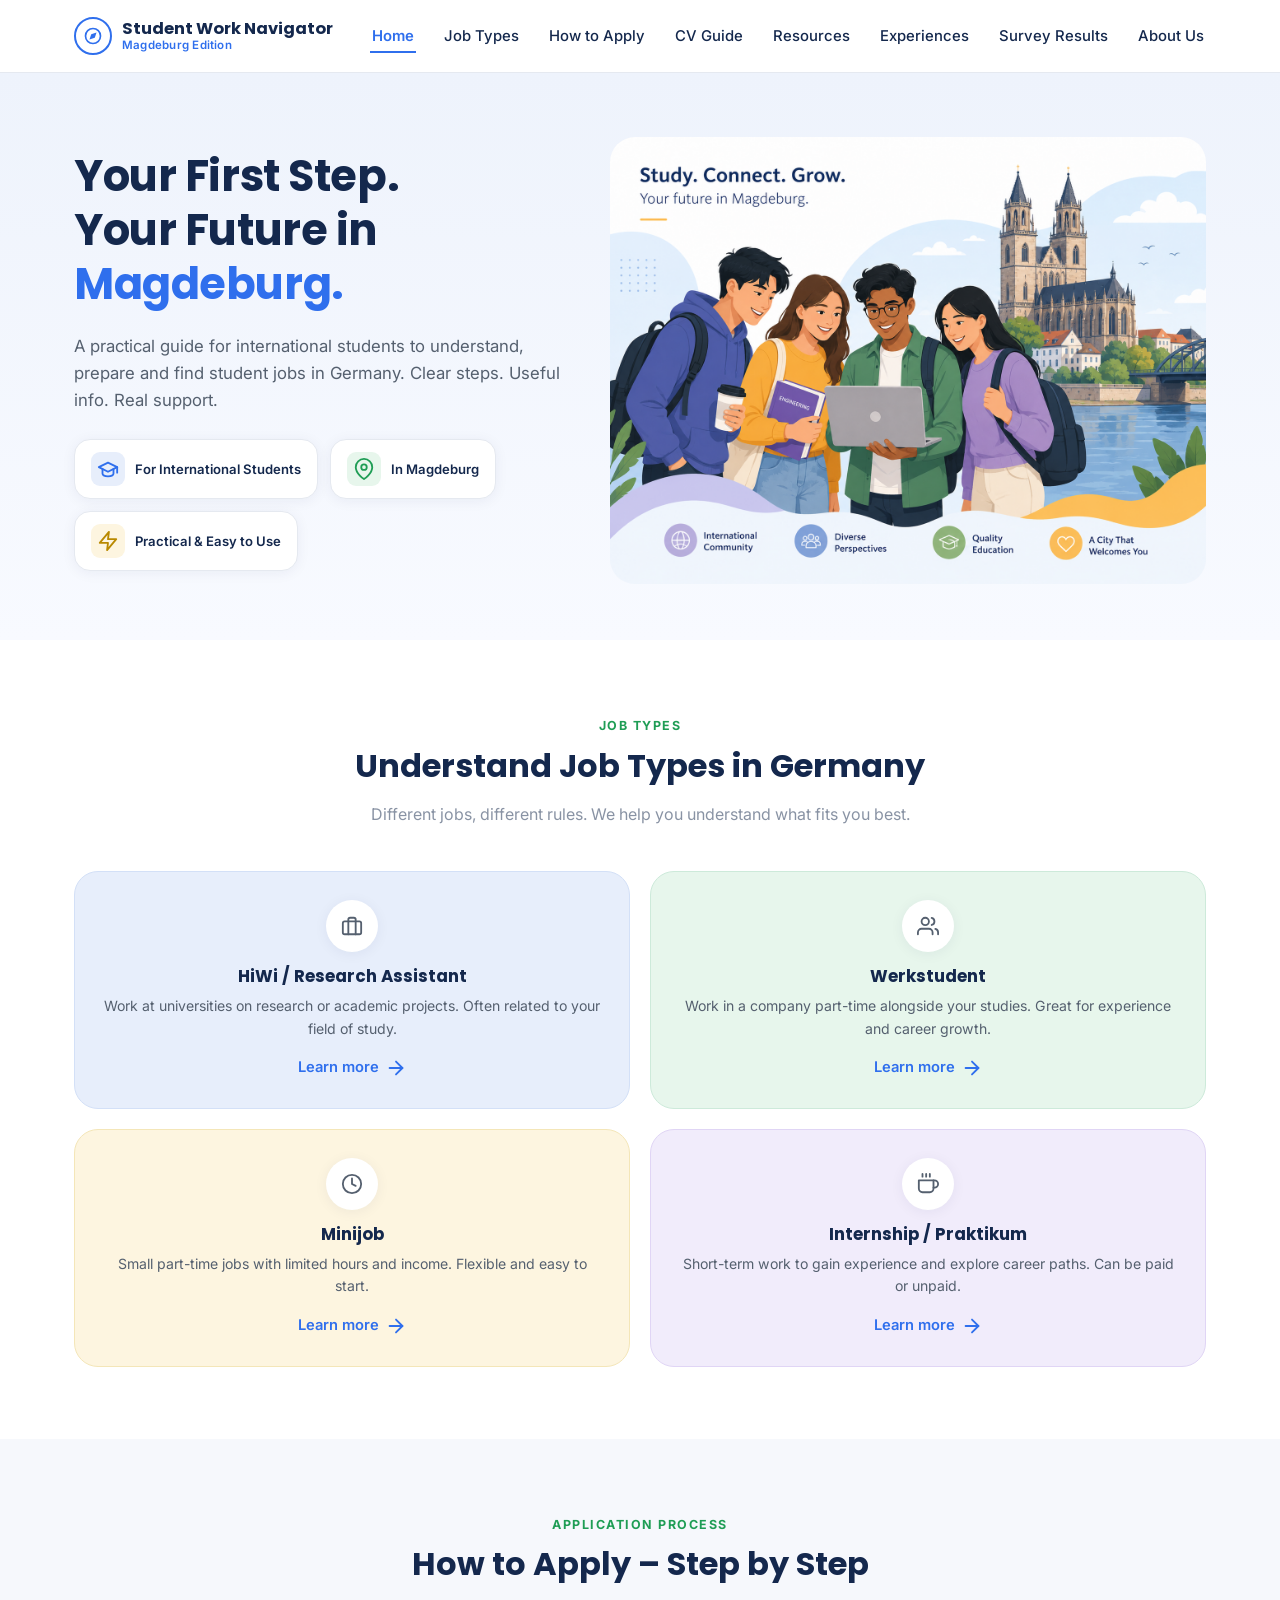
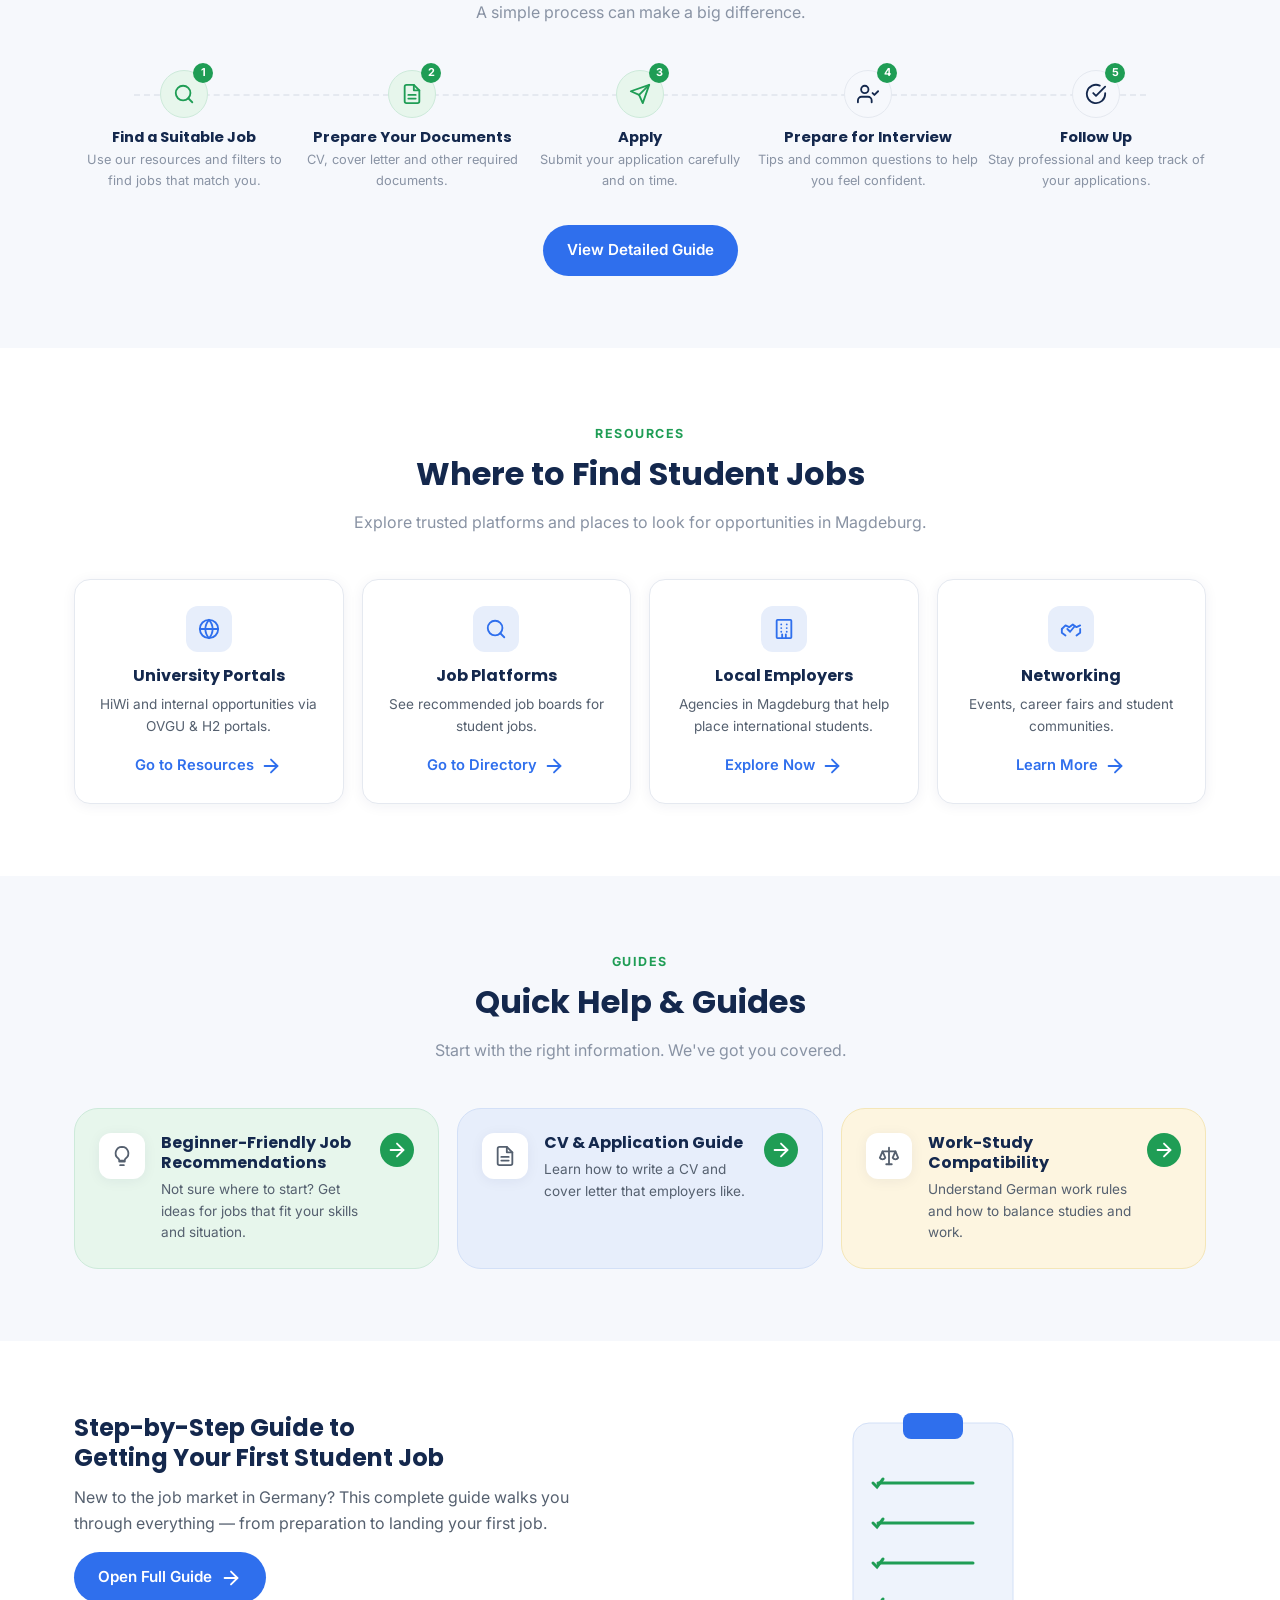
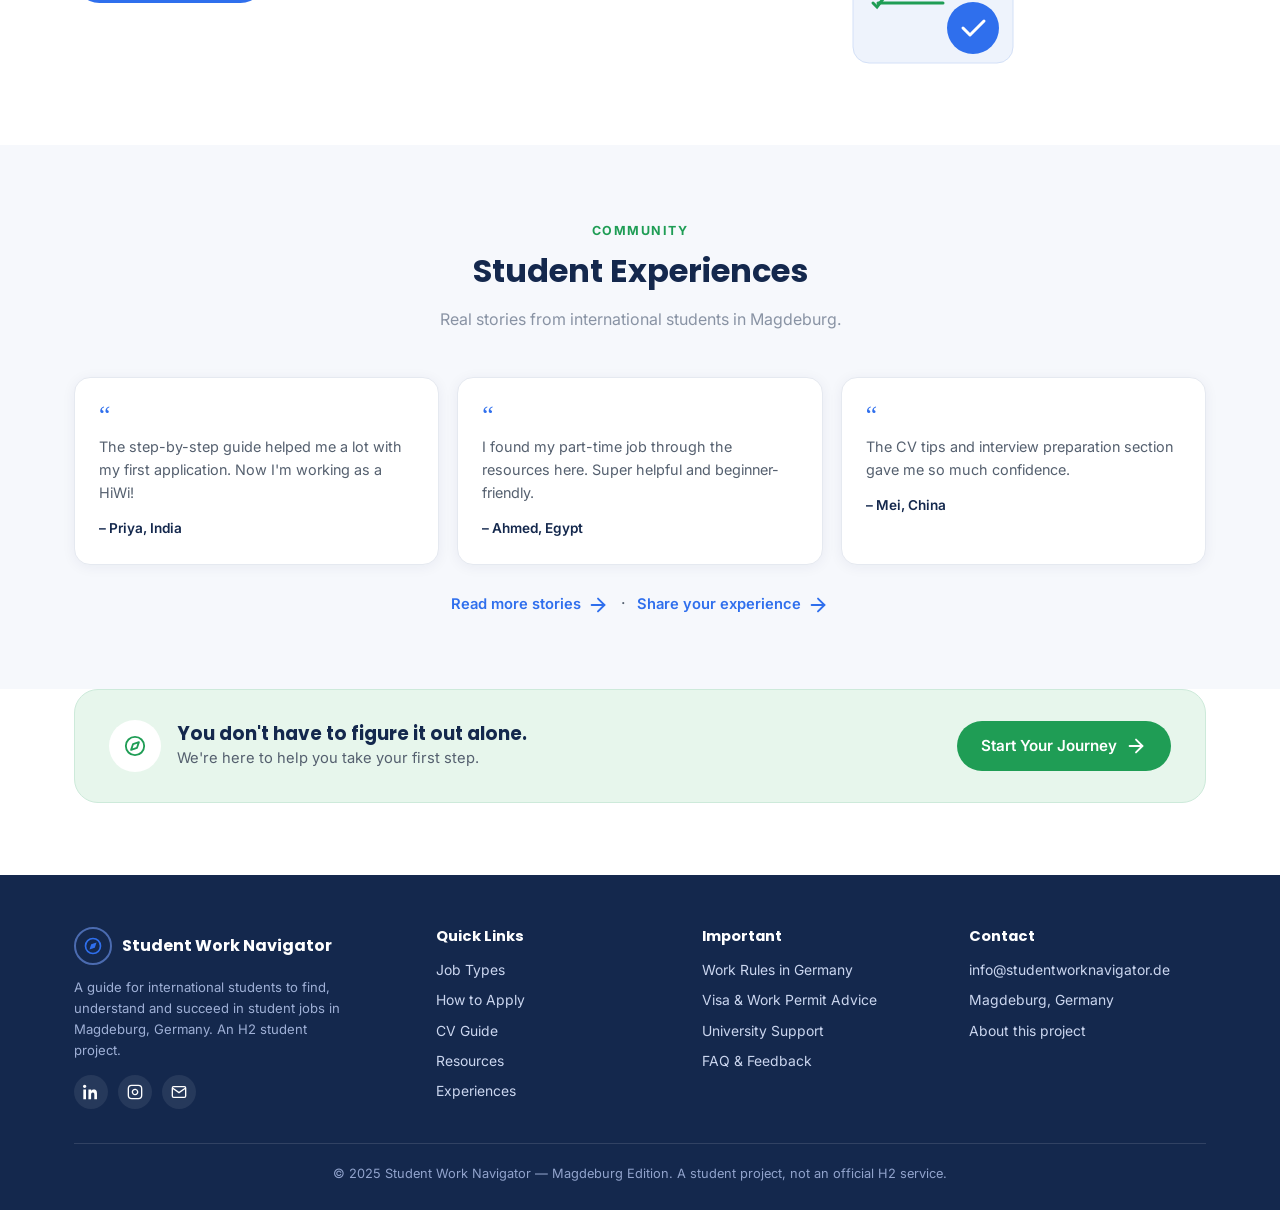
==== commit ec7a6c8e: "Fix typo errors" ====
--- a/index.html
+++ b/index.html
@@ -295,7 +295,7 @@
             <span class="brand-mark"><svg width="20" height="20" viewBox="0 0 24 24" fill="none" stroke="#2f6fed" stroke-width="2" stroke-linecap="round" stroke-linejoin="round"><circle cx="12" cy="12" r="9"></circle><polygon points="16.24 7.76 14.12 14.12 7.76 16.24 9.88 9.88 16.24 7.76" fill="#2f6fed" stroke="none"></polygon></svg></span>
             <strong>Student Work Navigator</strong>
           </div>
-          <p class="footer-note">A guide for international students to find, understand and succeed in student jobs in Magdeburg, Germany. An OVGU student project.</p>
+          <p class="footer-note">A guide for international students to find, understand and succeed in student jobs in Magdeburg, Germany. An H2 student project.</p>
           <div class="social-row">
             <a href="https://www.linkedin.com" target="_blank" rel="noopener" aria-label="LinkedIn"><svg width="16" height="16" viewBox="0 0 24 24" fill="currentColor"><path d="M4.98 3.5C4.98 4.88 3.87 6 2.5 6S0 4.88 0 3.5 1.12 1 2.5 1s2.48 1.12 2.48 2.5zM.5 8.25h4V23h-4V8.25zM8.5 8.25h3.83v2.02h.05c.53-1 1.84-2.06 3.79-2.06 4.05 0 4.8 2.67 4.8 6.14V23h-4v-6.75c0-1.61-.03-3.68-2.24-3.68-2.25 0-2.6 1.76-2.6 3.57V23h-4V8.25z"/></svg></a>
             <a href="https://www.instagram.com" target="_blank" rel="noopener" aria-label="Instagram"><svg width="16" height="16" viewBox="0 0 24 24" fill="none" stroke="currentColor" stroke-width="2"><rect x="2" y="2" width="20" height="20" rx="5" ry="5"></rect><path d="M16 11.37A4 4 0 1 1 12.63 8 4 4 0 0 1 16 11.37z"></path><line x1="17.5" y1="6.5" x2="17.5" y2="6.5"></line></svg></a>
@@ -330,7 +330,7 @@
           </ul>
         </div>
       </div>
-      <div class="footer-bottom">&copy; 2025 Student Work Navigator &mdash; Magdeburg Edition. A student project, not an official OVGU service.</div>
+      <div class="footer-bottom">&copy; 2025 Student Work Navigator &mdash; Magdeburg Edition. A student project, not an official H2 service.</div>
     </div>
   </footer>
   <script src="js/main.js"></script>
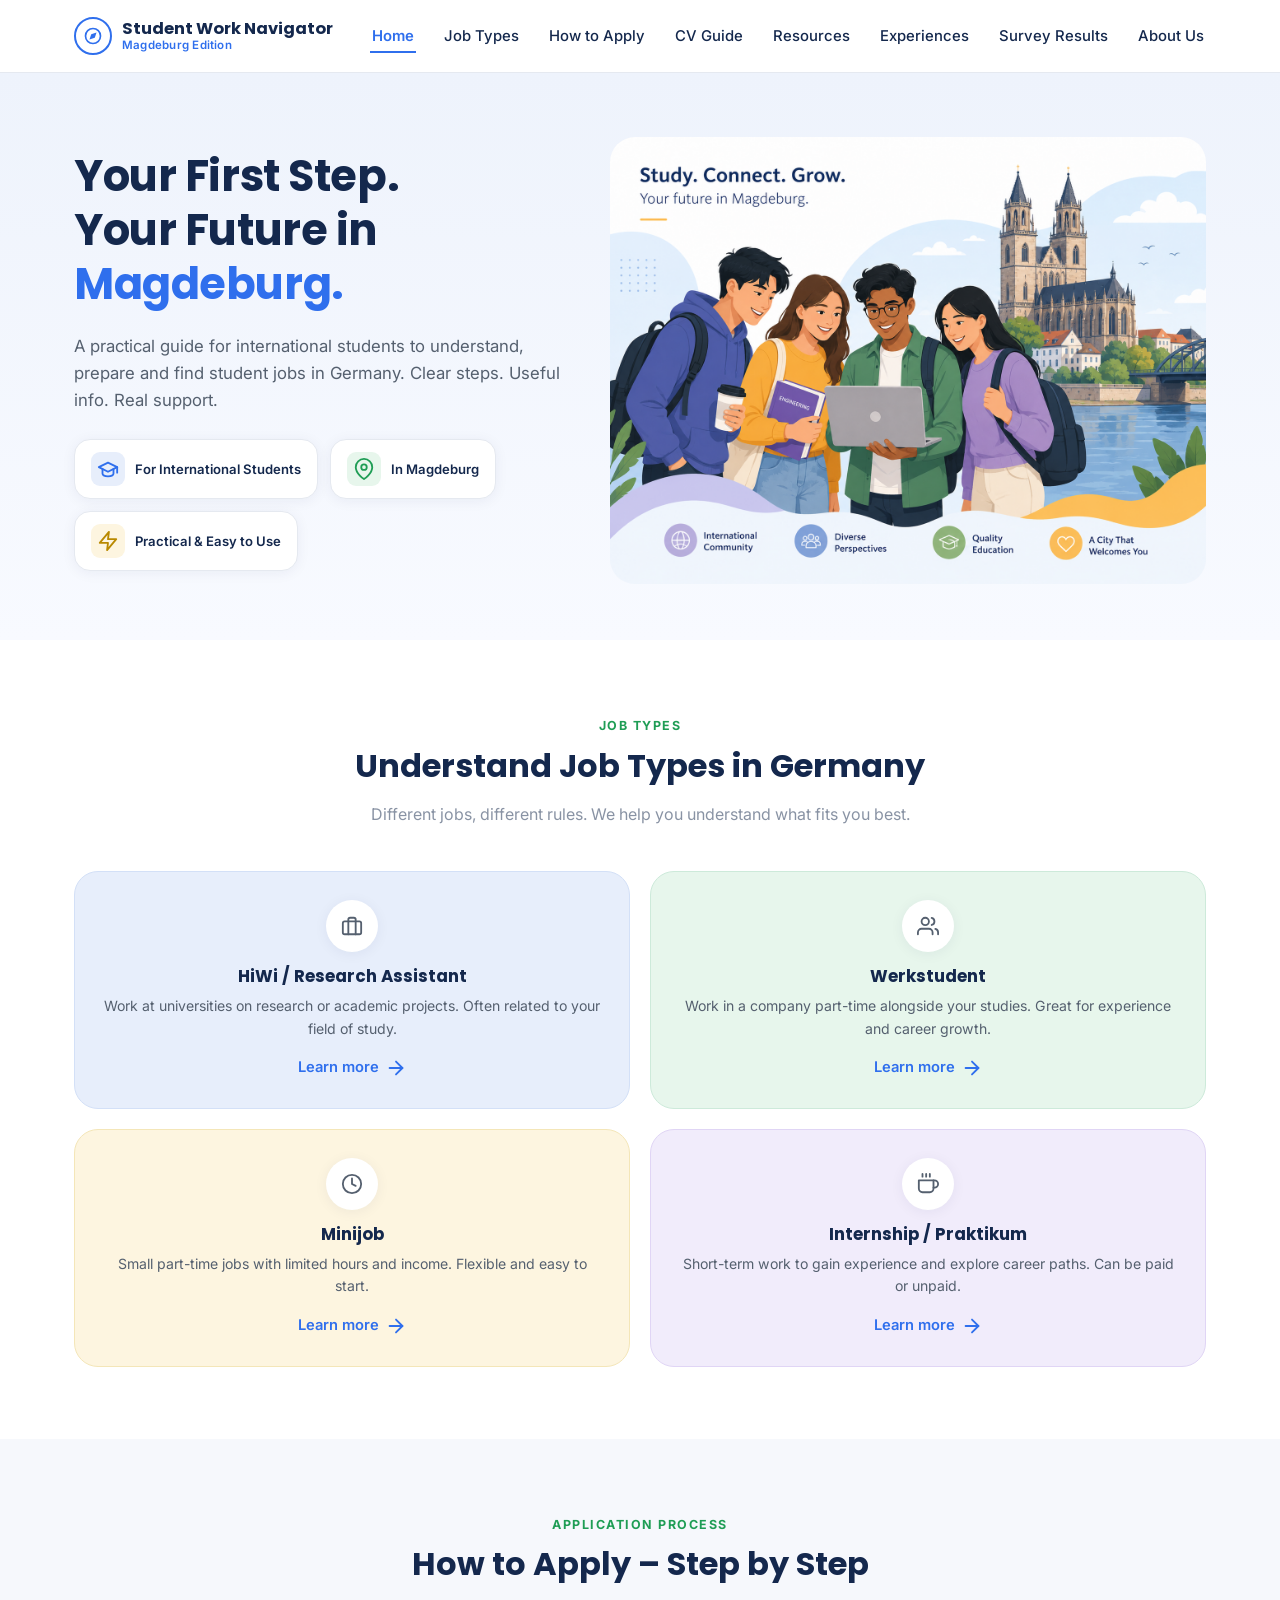
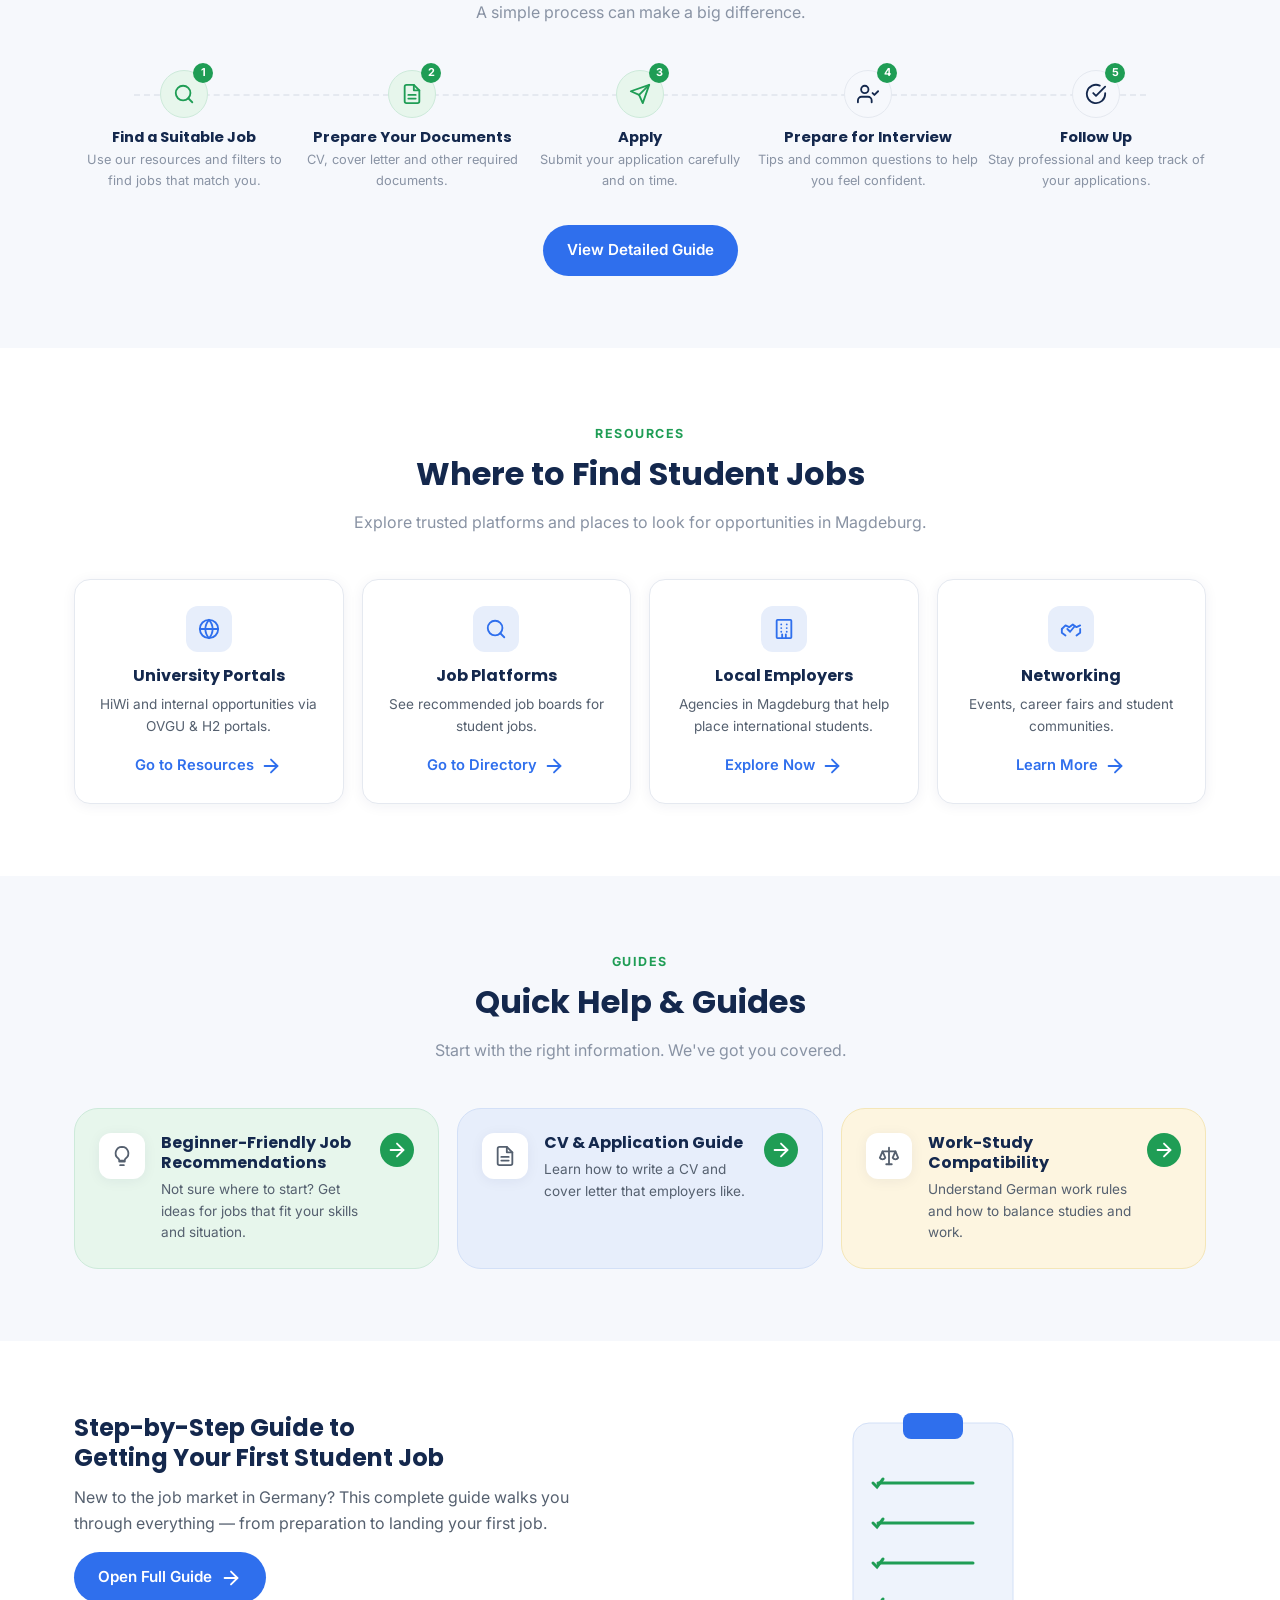
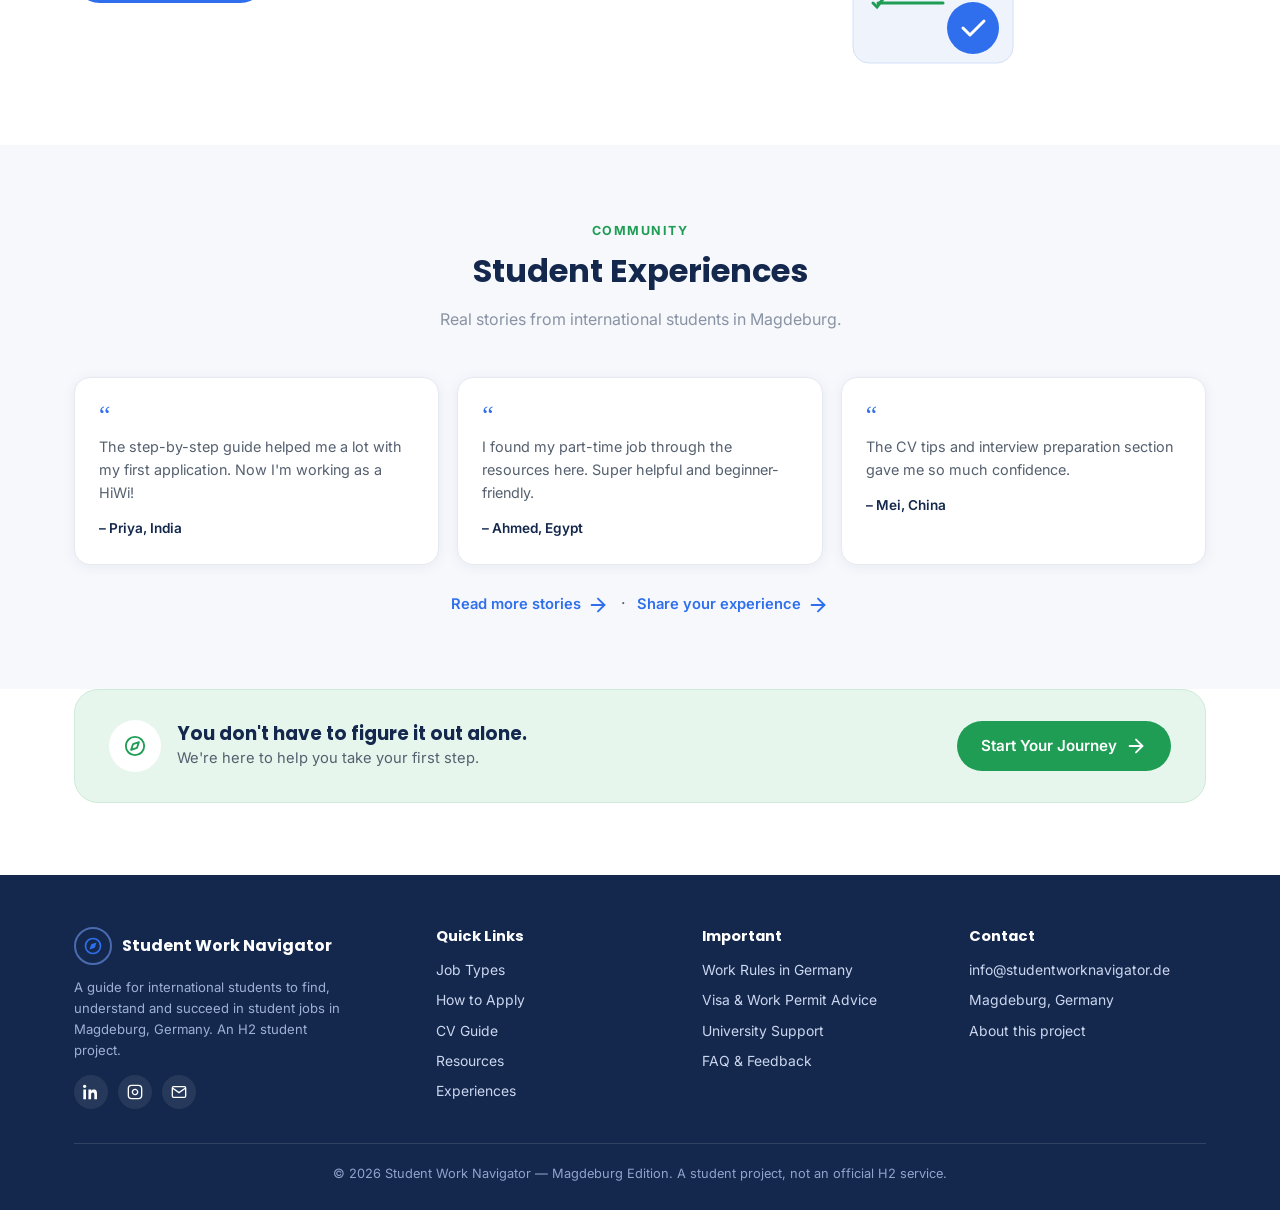
==== commit ed4eeedc: "Fix typo errors" ====
--- a/index.html
+++ b/index.html
@@ -330,7 +330,7 @@
           </ul>
         </div>
       </div>
-      <div class="footer-bottom">&copy; 2025 Student Work Navigator &mdash; Magdeburg Edition. A student project, not an official H2 service.</div>
+      <div class="footer-bottom">&copy; 2026 Student Work Navigator &mdash; Magdeburg Edition. A student project, not an official H2 service.</div>
     </div>
   </footer>
   <script src="js/main.js"></script>
